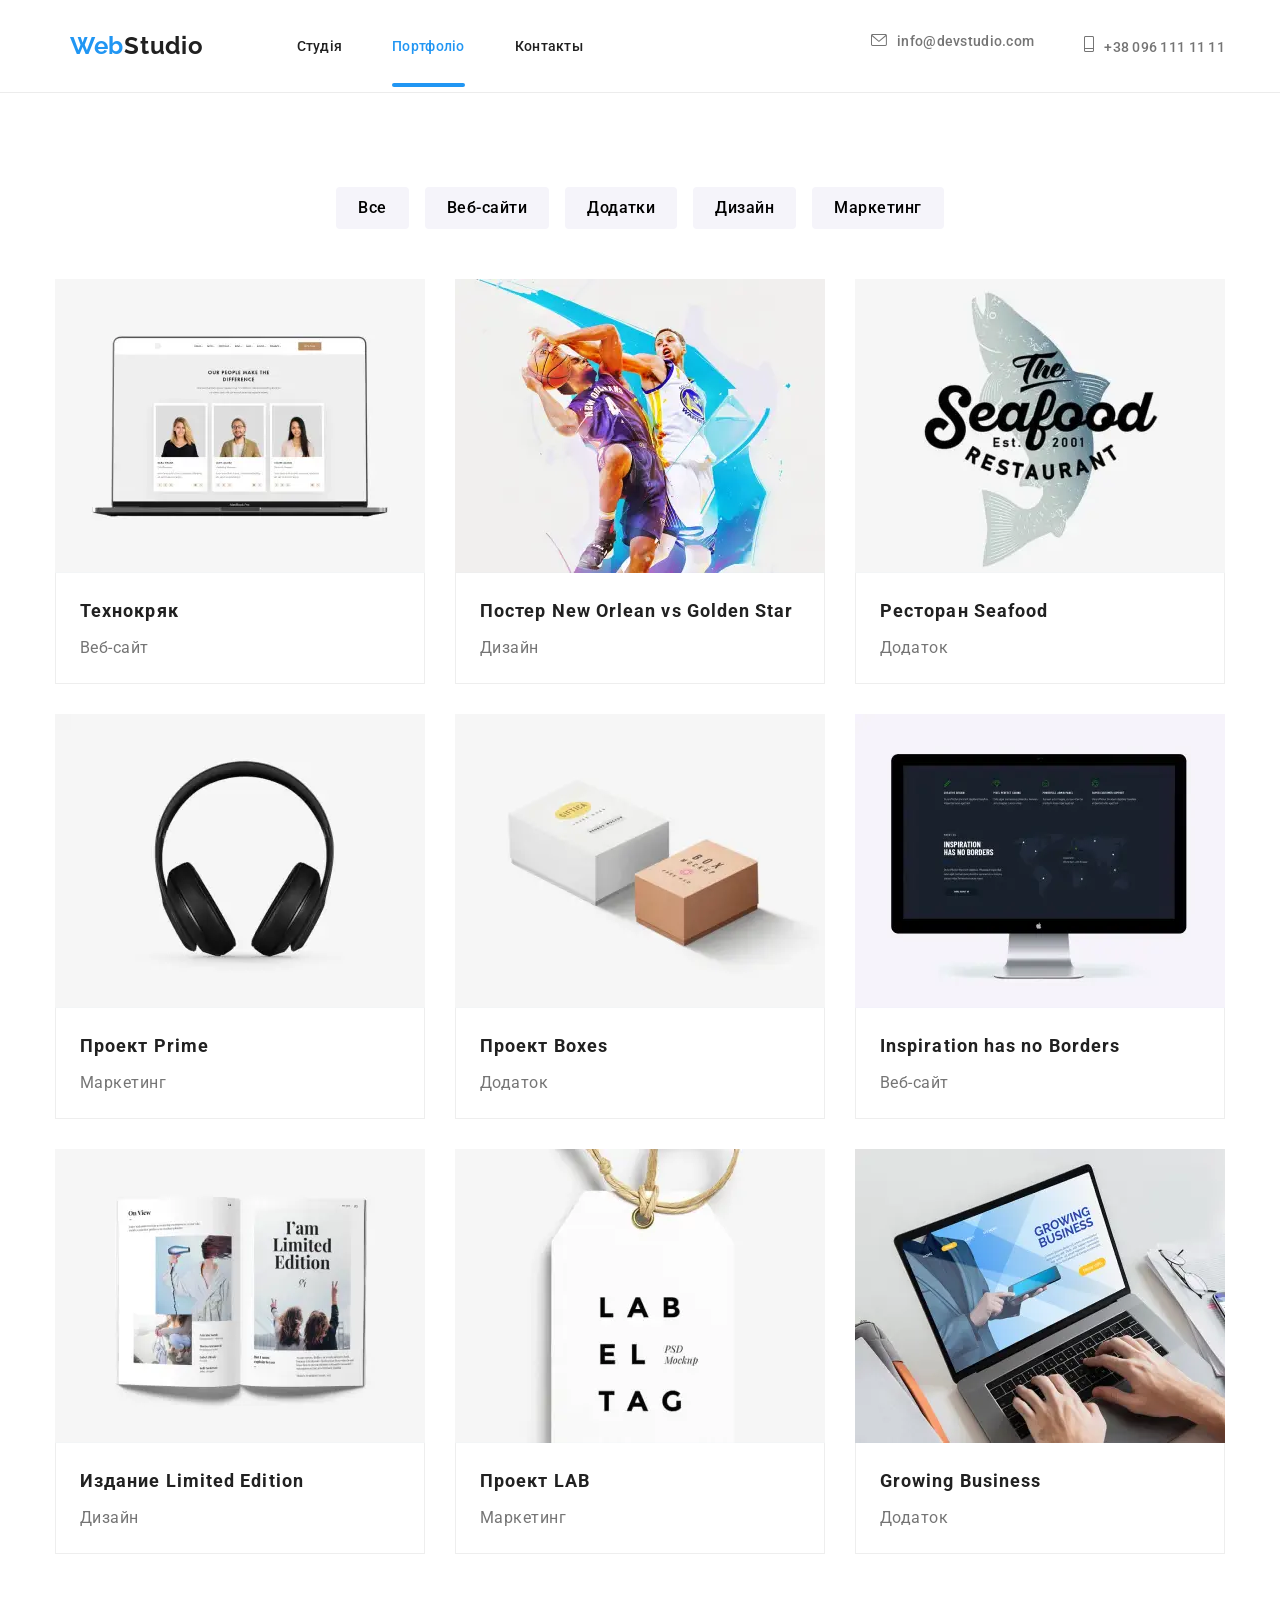
==== portfolio.html @ c9da152e "Fixed bugs" ====
<!DOCTYPE html>
<html lang="uk">

<head>
    <meta charset="UTF-8" />
    <meta http-equiv="X-UA-Compatible" content="IE=edge" />
    <meta name="viewport" content="width=device-width, initial-scale=1.0" />
    <title>Портфоліо</title>
    <link rel="stylesheet" href="https://cdn.jsdelivr.net/npm/modern-normalize@1.1.0/modern-normalize.min.css">
    <link rel="preconnect" href="https://fonts.googleapis.com" />
    <link rel="preconnect" href="https://fonts.gstatic.com" crossorigin />
    <link
        href="https://fonts.googleapis.com/css2?family=Raleway:wght@700&family=Roboto:wght@400;500;700;900&display=swap"
        rel="stylesheet" />
    <link rel="stylesheet" href="./css/main.min.css" />
</head>

<body>
    <!-- HEADER-->
    <header class="header">
        <div class="page-header container">
            <nav class="page-nav">
                <a class="logotype link" href="index.html" lang="en">Web<span class="logotype__header">Studio</span></a>
                <ul class="menu list">
                    <li class="menu__item"><a class="menu__link " href="index.html">Студія</a></li>
                    <li class="menu__item"><a class="menu__link current" href="portfolio.html">Портфоліо</a></li>
                    <li class="menu__item"><a class="menu__link" href="contact.html">Контакты</a></li>
                </ul>
            </nav>
            <ul class="list contact">
                <li class="contact__menu">
                    <a class="contact__list link" href="mailto:info@devstudio.com"><svg class="contact__icon"
                            width="16" height="12">
                            <use href="./images/sprite.svg#icon-mail"></use>
                        </svg>info@devstudio.com</a>
                </li>
                <li class="contact__menu">
                    <a class="contact__list link" href="tel:+380961111111"><svg class="contact__icon" width="10"
                            height="16">
                            <use href="./images/sprite.svg#icon-tel"></use>
                        </svg>+38 096 111 11 11</a>
                </li>
            </ul>
            <button class="btn__open" type="button" data-menu-open><svg class="open__icon" width="40" height="40">
                    <use href="./images/sprite.svg#burger-open"></use>
                </svg></button>
        </div>
        
        <div class="mobile-menu is-open" data-menu>
            <div class="container">
                <div class="mob-top">
                    <button class="btn__close" type="button" data-menu-close><svg class="close__icon" width="40"
                            height="40"></svg>
                        <use href="./images/sprite.svg#icon-close-btn"></use>
                        </svg>
                    </button>
                    <ul class="carte list">
                        <li class="carte__point"><a class="carte__reference  current" href="index.html">Студія</a></li>
                        <li class="carte__point"><a class="carte__reference" href="portfolio.html">Портфоліо</a></li>
                        <li class="carte__point"><a class="carte__reference" href="contact.html">Контакты</a></li>
                    </ul>
                </div>
        
                <div class="mob-bottom">
                    <ul class="connect list">
                        <li class="connect__menu">
                            <a class="connect__tel link" href="tel:+380961111111">+38 096 111 11 11</a>
                        </li>
                        <li class="connect__menu">
                            <a class="connect__mail link" href="mailto:info@devstudio.com">info@devstudio.com</a>
                        </li>
                    </ul>
        
                    <ul class="societal list">
                        <li class="societal__item">
                            <a class="societal__link" href="">Instagram</a>
                        </li>
                        <li class="societal__item">
                            <a class="societal__link" href="">Twitter</a>
                        </li>
                        <li class="societal__item">
                            <a class="societal__link" href="">Facebook</a>
                        </li>
                        <li class="societal__item">
                            <a class="societal__link" href="">linkedin</a>
                        </li>
                    </ul>
                </div>
        
            </div>
        </div>
    </header>
    <!--MAIN-->
    <main class="">
        <section class="section">
            <div class="container">
                <h1 class="visually-hidden"></h1>
                <ul class="buttons">
                    <li class="attachment"><button class="attachment__btn" type="button">Все</button></li>
                    <li class="attachment"><button class="attachment__btn" type="button">Веб-сайти</button></li>
                    <li class="attachment"><button class="attachment__btn" type="button">Додатки</button></li>
                    <li class="attachment"><button class="attachment__btn" type="button">Дизайн</button></li>
                    <li class="attachment"><button class="attachment__btn" type="button">Маркетинг</button></li>
                </ul>

                <ul class="portfolio">
                    <li class="portfolio__cards">
                        <a href="" class="portfolio__link list link">
                            <div class="wrapper">
                                <picture>
                                    <source srcset="./images/portfolio/texnokryak-w.webp 1x, ./images/portfolio/texnokryak-2x-w.webp 2x" media="(min-width: 1200px)" type="image/webp" />
                                    <source srcset="./images/portfolio/texnokryak.jpg 1x, ./images/portfolio/texnokryak-2x.jpg 2x" media="(min-width: 1200px)" type="image/jpeg"/>
                                    <source srcset="./images/portfolio/texnokryak-tab-w.webp 1x, ./images/portfolio/texnokryak-tab-2x-w.webp 2x" media="(min-width: 768px)" type="image/webp" />
                                    <source srcset="./images/portfolio/texnokryak-tab.jpg 1x, ./images/portfolio/texnokryak-tab-2x.jpg 2x" media="(min-width: 768px)" type="image/jpeg"/>
                                    <source srcset="./images/portfolio/texnokryak-mob-w.webp 1x, ./images/portfolio/texnokryak-mob-2x-w.webp 2x" media="(min-width: 320px)" type="image/webp" />
                                    <source srcset="./images/portfolio/texnokryak-mob.jpg 1x, ./images/portfolio/texnokryak-mob-2x.jpg 2x" media="(min-width: 320px)" type="image/jpeg"/>
                                    <img class="wrapper__img" src="./images/portfolio/texnokryak.jpg" alt="зображення веб-сайту" width="450" />
                                </picture>
                                <p class="overlay">Ресурс пропонує комплексні пропозиції з різним рівнем функціоналу та
                                    сервісів. Все це дозволить відвідувачу отримати вичерпні відомості про компанію чи
                                    приватну особу.</p>
                            </div>

                            <div class="subscription">
                                <h2 class="subscription__title list">Технокряк</h2>
                                <p class="subscription__paragraph">Веб-сайт</p>
                            </div>
                        </a>
                    </li>
                    <li class="portfolio__cards">
                        <a href="" class="portfolio__link list link">
                            <div class="wrapper">
                                <picture>
                                    <source srcset="./images/portfolio/poster-w.webp 1x, ./images/portfolio/poster-2x-w.webp 2x" media="(min-width: 1200px)" type="image/webp" />
                                    <source srcset="./images/portfolio/poster.jpg 1x, ./images/portfolio/poster-2x.jpg 2x" media="(min-width: 1200px)" type="image/jpeg"/>
                                    <source srcset="./images/portfolio/poster-tab-w.webp 1x, ./images/portfolio/poster-tab-2x-w.webp 2x" media="(min-width: 768px)" type="image/webp" />
                                    <source srcset="./images/portfolio/poster-tab.jpg 1x, ./images/portfolio/poster-tab-2x.jpg 2x" media="(min-width: 768px)" type="image/jpeg"/>
                                    <source srcset="./images/portfolio/poster-mob-w.webp 1x, ./images/portfolio/poster-mob-2x-w.webp 2x" media="(min-width: 320px)" type="image/webp" />
                                    <source srcset="./images/portfolio/poster-mob.jpg 1x, ./images/portfolio/poster-mob-2x.jpg 2x" media="(min-width: 320px)" type="image/jpeg"/>
                                    <img class="wrapper__img" src="./images/portfolio/poster.jpg" alt="зображення дві людини грають у баскетбол" width="450" />
                                </picture>
                                <p class="overlay">Ресурс пропонує комплексні пропозиції з різним рівнем функціоналу та
                                    сервісів. Все це дозволить відвідувачу отримати вичерпні відомості про компанію чи
                                    приватну особу.</p>
                            </div>

                            <div class="subscription">
                                <h2 class="subscription__title">Постер New Orlean vs Golden Star</h2>
                                <p class="subscription__paragraph">Дизайн</p>
                            </div>
                        </a>
                    </li>
                    <li class="portfolio__cards">
                        <a href="" class="portfolio__link list link">
                            <div class="wrapper">
                                <picture>
                                    <source srcset="./images/portfolio/seafood-w.webp 1x, ./images/portfolio/seafood-2x-w.webp 2x" media="(min-width: 1200px)" type="image/webp" />
                                    <source srcset="./images/portfolio/seafood.jpg 1x, ./images/portfolio/seafood-2x.jpg 2x" media="(min-width: 1200px)" type="image/jpeg"/>
                                    <source srcset="./images/portfolio/seafood-tab-w.webp 1x, ./images/portfolio/seafood-tab-2x-w.webp 2x" media="(min-width: 768px)" type="image/webp" />
                                    <source srcset="./images/portfolio/seafood-tab.jpg 1x, ./images/portfolio/seafood-tab-2x.jpg 2x" media="(min-width: 768px)" type="image/jpeg"/>
                                    <source srcset="./images/portfolio/seafood-mob-w.webp 1x, ./images/portfolio/seafood-mob-2x-w.webp 2x" media="(min-width: 320px)" type="image/webp" />
                                    <source srcset="./images/portfolio/seafood-mob.jpg 1x, ./images/portfolio/seafood-mob-2x.jpg 2x" media="(min-width: 320px)" type="image/jpeg"/>
                                    <img class="wrapper__img" src="./images/portfolio/seafood.jpg" alt="зображення логотипу ресторану" width="450" />
                                </picture>
                                <p class="overlay">Ресурс пропонує комплексні пропозиції з різним рівнем функціоналу та
                                    сервісів. Все це дозволить відвідувачу отримати вичерпні відомості про компанію чи
                                    приватну особу.</p>
                            </div>

                            <div class="subscription">
                                <h2 class="subscription__title">Ресторан Seafood</h2>
                                <p class="subscription__paragraph">Додаток</p>
                            </div>
                        </a>
                    </li>
                    <li class="portfolio__cards">
                        <a href="" class="portfolio__link list link">
                            <div class="wrapper">
                                <picture>
                                    <source srcset="./images/portfolio/prime-w.webp 1x, ./images/portfolio/prime-2x-w.webp 2x" media="(min-width: 1200px)" type="image/webp" />
                                    <source srcset="./images/portfolio/prime.jpg 1x, ./images/portfolio/prime-2x.jpg 2x" media="(min-width: 1200px)" type="image/jpeg"/>
                                    <source srcset="./images/portfolio/prime-tab-w.webp 1x, ./images/portfolio/prime-tab-2x-w.webp 2x" media="(min-width: 768px)" type="image/webp" />
                                    <source srcset="./images/portfolio/prime-tab.jpg 1x, ./images/portfolio/prime-tab-2x.jpg 2x" media="(min-width: 768px)" type="image/jpeg"/>
                                    <source srcset="./images/portfolio/prime-mob-w.webp 1x, ./images/portfolio/prime mob-2x-w.webp 2x" media="(min-width: 320px)" type="image/webp" />
                                    <source srcset="./images/portfolio/prime-mob.jpg 1x, ./images/portfolio/prime-mob-2x.jpg 2x" media="(min-width: 320px)" type="image/jpeg"/>
                                    <img class="wrapper__img" src="./images/portfolio/prime.jpg" alt="зображення навушників" width="450" />
                                </picture>
                                <p class="overlay">Ресурс пропонує комплексні пропозиції з різним рівнем функціоналу та
                                    сервісів. Все це дозволить відвідувачу отримати вичерпні відомості про компанію чи
                                    приватну особу.</p>
                            </div>

                            <div class="subscription">
                                <h2 class="subscription__title">Проект Prime</h2>
                                <p class="subscription__paragraph">Маркетинг</p>
                            </div>
                        </a>
                    </li>

                    <li class="portfolio__cards">
                        <a href="" class="portfolio__link list link">
                            <div class="wrapper">
                                <picture>
                                    <source srcset="./images/portfolio/boxes-w.webp 1x, ./images/portfolio/boxes-2x-w.webp 2x" media="(min-width: 1200px)" type="image/webp" />
                                    <source srcset="./images/portfolio/boxes.jpg 1x, ./images/portfolio/boxes-2x.jpg 2x" media="(min-width: 1200px)" type="image/jpeg"/>
                                    <source srcset="./images/portfolio/boxes-tab-w.webp 1x, ./images/portfolio/boxes-tab-2x-w.webp 2x"media="(min-width: 768px)" type="image/webp" />
                                    <source srcset="./images/portfolio/boxes-tab.jpg 1x, ./images/portfolio/boxes-tab-2x.jpg 2x" media="(min-width: 768px)" type="image/jpeg"/>
                                    <source srcset="./images/portfolio/boxes-mob-w.webp 1x, ./images/portfolio/boxes-mob-2x-w.webp 2x" media="(min-width: 320px)" type="image/webp" />
                                    <source srcset="./images/portfolio/boxes-mob.jpg 1x, ./images/portfolio/boxes-mob-2x.jpg 2x" media="(min-width: 320px)" type="image/jpeg"/>
                                    <img class="wrapper__img" src="./images/portfolio/boxes.jpg" alt="зображення двох коробок" width="450" />
                                </picture>
                                <p class="overlay">Ресурс пропонує комплексні пропозиції з різним рівнем функціоналу та
                                    сервісів. Все це дозволить відвідувачу отримати вичерпні відомості про компанію чи
                                    приватну особу.</p>
                            </div>
                    
                            <div class="subscription">
                                <h2 class="subscription__title">Проект Boxes</h2>
                                <p class="subscription__paragraph">Додаток</p>
                            </div>
                        </a>
                    </li>

                    <li class="portfolio__cards">
                        <a href="" class="portfolio__link list link">
                            <div class="wrapper">
                                <picture>
                                    <source srcset="./images/portfolio/no-borders-w.webp 1x, ./images/portfolio/no-borders-2x-w.webp 2x" media="(min-width: 1200px)" type="image/webp" />
                                    <source srcset="./images/portfolio/no-borders.jpg 1x, ./images/portfolio/no-border-2x.jpg 2x" media="(min-width: 1200px)" type="image/jpeg"/>
                                    <source srcset="./images/portfolio/no-borders-tab-w.webp 1x, ./images/portfolio/no-borders-tab-2x-w.webp 2x" media="(min-width: 768px)" type="image/webp" />
                                    <source srcset="./images/portfolio/no-borders-tab.jpg 1x, ./images/portfolio/no-border-tab-2x.jpg 2x" media="(min-width: 768px)" type="image/jpeg"/>
                                    <source srcset="./images/portfolio/no-borders-mob-w.webp 1x, ./images/portfolio/no-borders-mob-2x-w.webp 2x" media="(min-width: 320px)" type="image/webp" />
                                    <source srcset="./images/portfolio/no-borders-mob.jpg 1x, ./images/portfolio/no-border-mob-2x.jpg 2x" media="(min-width: 320px)" type="image/jpeg"/>
                                    <img class="wrapper__img" src="./images/portfolio/no-borders.jpg" alt="зображення веб-сайту на моніторі" width="450" />
                                </picture>
                                <p class="overlay">Ресурс пропонує комплексні пропозиції з різним рівнем функціоналу та
                                    сервісів. Все це дозволить відвідувачу отримати вичерпні відомості про компанію чи
                                    приватну особу.</p>
                            </div>

                            <div class="subscription">
                                <h2 class="subscription__title" lang="en">Inspiration has no Borders</h2>
                                <p class="subscription__paragraph">Веб-сайт</p>
                            </div>
                        </a>
                    </li>

                    <li class="portfolio__cards">
                        <a href="" class="portfolio__link list link">
                            <div class="wrapper">
                                <picture>
                                    <source srcset="./images/portfolio/limited-edition-w.webp 1x, ./images/portfolio/limited-edition-2x-w.webp 2x" media="(min-width: 1200px)" type="image/webp" />
                                    <source srcset="./images/portfolio/limited-edition.jpg 1x, ./images/portfolio/limited-edition-2x.jpg 2x" media="(min-width: 1200px)" type="image/jpeg"/>
                                    <source srcset="./images/portfolio/limited-edition-tab-w.webp 1x, ./images/portfolio/limited-edition-tab-2x-w.webp 2x" media="(min-width: 768px)" type="image/webp" />
                                    <source srcset="./images/portfolio/limited-edition-tab.jpg 1x, ./images/portfolio/limited-edition-tab-2x.jpg 2x" media="(min-width: 768px)" type="image/jpeg"/>
                                    <source srcset="./images/portfolio/limited-edition-w.webp 1x, ./images/portfolio/limited-edition-2x-w.webp 2x" media="(min-width: 320px)" type="image/webp" />
                                    <source srcset="./images/portfolio/limited-edition-mob.jpg 1x, ./images/portfolio/limited-edition-mob-2x.jpg 2x" media="(min-width: 320px)" type="image/jpeg"/>
                                    <img class="wrapper__img" src="./images/portfolio/limited-edition.jpg" alt="изображение журнала" width="450" />
                                </picture>
                                <p class="overlay">Ресурс пропонує комплексні пропозиції з різним рівнем функціоналу та
                                    сервісів. Все це дозволить відвідувачу отримати вичерпні відомості про компанію чи
                                    приватну особу.</p>
                            </div>

                            <div class="subscription">
                                <h2 class="subscription__title">Издание Limited Edition</h2>
                                <p class="subscription__paragraph">Дизайн</p>
                            </div>
                        </a>
                    </li>
                    <li class="portfolio__cards">
                        <a href="" class="portfolio__link list link">
                            <div class="wrapper">
                                <picture>
                                    <source srcset="./images/portfolio/lab-w.webp 1x, ./images/portfolio/lab-2x-w.webp 2x" media="(min-width: 1200px)" type="image/webp" />
                                    <source srcset="./images/portfolio/lab.jpg 1x, ./images/portfolio/lab-2x.jpg 2x" media="(min-width: 1200px)" type="image/jpeg"/>
                                    <source srcset="./images/portfolio/lab-tab-w.webp 1x, ./images/portfolio/lab-tab-2x-w.webp 2x" media="(min-width: 768px)" type="image/webp" />
                                    <source srcset="./images/portfolio/lab-tab.jpg 1x, ./images/portfolio/lab-tab-2x.jpg 2x" media="(min-width: 768px)" type="image/jpeg"/>
                                    <source srcset="./images/portfolio/lab-mob-w.webp 1x, ./images/portfolio/lab-mob-2x-w.webp 2x" media="(min-width: 320px)" type="image/webp" />
                                    <source srcset="./images/portfolio/lab-mob.jpg 1x, ./images/portfolio/lab-mob-2x.jpg 2x" media="(min-width: 320px)" type="image/jpeg"/>
                                    <img class="wrapper__img" src="./images/portfolio/lab.jpg" alt="зображення журналу" width="450" />
                                </picture>
                                <p class="overlay">Ресурс пропонує комплексні пропозиції з різним рівнем функціоналу та
                                    сервісів. Все це дозволить відвідувачу отримати вичерпні відомості про компанію чи
                                    приватну особу.</p>
                            </div>

                            <div class="subscription">
                                <h2 class="subscription__title">Проект LAB</h2>
                                <p class="subscription__paragraph">Маркетинг</p>
                            </div>
                        </a>
                    </li>
                    <li class="portfolio__cards">
                        <a href="" class="portfolio__link list link">
                            <div class="wrapper">
                                <picture>
                                    <source srcset="./images/portfolio/growing-business-w.webp 1x, ./images/portfolio/growing-business-2x-w.webp 2x" media="(min-width: 1200px)" type="image/webp" />
                                    <source srcset="./images/portfolio/growing-business.jpg 1x, ./images/portfolio/growing-business-2x.jpg 2x" media="(min-width: 1200px)" type="image/jpeg"/>
                                    <source srcset="./images/portfolio/growing-business-tab-w.webp 1x, ./images/portfolio/growing-business-tab-2x-w.webp 2x" media="(min-width: 768px)" type="image/webp" />
                                    <source srcset="./images/portfolio/growing-business-tab.jpg 1x, ./images/portfolio/growing-business-tab-2x.jpg 2x" media="(min-width: 768px)" type="image/jpeg"/>
                                    <source srcset="./images/portfolio/growing-business-mob-w.webp 1x, ./images/portfolio/growing-business-mob-2x-w.webp 2x" media="(min-width: 320px)" type="image/webp" />
                                    <source srcset="./images/portfolio/portfolio-mob.jpg 1x, ./images/portfolio/growing-business-mob-2x.jpg 2x" media="(min-width: 320px)" type="image/jpeg"/>
                                    <img class="wrapper__img" src="./images/portfolio/growing-business.jpg" alt="зображення людина друкує на ноутбуці"
                                        width="450" />
                                </picture>
                                <p class="overlay">Ресурс пропонує комплексні пропозиції з різним рівнем функціоналу та
                                    сервісів. Все це дозволить відвідувачу отримати вичерпні відомості про компанію чи
                                    приватну особу.</p>
                            </div>

                            <div class="subscription">
                                <h2 class="subscription__title" lang="en">Growing Business</h2>
                                <p class="subscription__paragraph">Додаток</p>
                            </div>
                        </a>
                    </li>
                </ul>
            </div>
        </section>
    </main>
    <!--FOOTER-->
    <!-- <footer class="footer">
        <div class="footer__container container">
            <div class="footer__list">
                <a class="logo link" href="index.html" lang="en">Web<span class="logo__footer">Studio</span></a>
                <address>
                    <ul class="list">
                        <li class="footer__link"><a class="footer__address list link"
                                href="https://goo.gl/maps/ARjSeqXz5D1srHnS8" target="_blank" rel="noopener noreferrer">м.
                                Київ, пр-т Лесі Українки, 26</a></li>
                        <li class="footer__link"><a class="footer__contact list link"
                                href="mailto:info@devstudio.com">info@devstudio.com</a></li>
                        <li class="footer__link"><a class="footer__contact list link" href="tel:+380961111111">+38
                                096 111 11
                                11</a>
                        </li>
                    </ul>
                </address>
            </div>
    
            <div class="social">
                <p class="social__paragraph">ПРИЄДНУЙТЕСЬ</p>
                <ul class="social__list list">
                    <li class="social__item">
                        <a class="social__link" href="">
                            <svg width="20" height="20" class="social__icon">
                                <use href="./images/sprite.svg#icon-instagram"></use>
                            </svg>
                        </a>
                    </li>
                    <li class="social__item">
                        <a class="social__link" href="">
                            <svg width="20" height="20" class="social__icon">
                                <use href="./images/sprite.svg#icon-twitter"></use>
                            </svg>
                        </a>
                    </li>
                    <li class="social__item">
                        <a class="social__link" href="">
                            <svg width="20" height="20" class="social__icon">
                                <use href="./images/sprite.svg#icon-facebook"></use>
                            </svg>
                        </a>
                    </li>
                    <li class="social__item">
                        <a class="social__link" href="">
                            <svg width="20" height="20" class="social__icon">
                                <use href="./images/sprite.svg#icon-linkedin"></use>
                            </svg>
                        </a>
                    </li>
                </ul>
            </div>

            <div class="newsletter">
                <form class="newsletter__form">
                    <p class="newsletter__paragraph">Підпишіться на розсилку</p>
                    <input type="email" name="user_newsletter_email" class="newsletter__input" placeholder="E-mail">
                    <button type="submit" class="pressbutton">Підписатися<svg width="24" height="24" class="pressbutton__icon">
                        <use href="./images/sprite.svg#icon-send"></use>
                    </svg></button>
                </form>
            </div>
        </div>
    </footer> -->

    <script src="./js/mobile-menu.js"></script>

</body>

</html>
---- css/main.min.css ----
:root{--accent-font: "Roboto", sans-serif;--second-font: "Raleway", sans-serif;--bg-gradient: linear-gradient(rgba(47, 48, 58, 0.4), rgba(47, 48, 58, 0.4));--accent-text-color: #212121;--second-text-color: #757575;--third-text-color: #FFFFFF;--fourth-text-color: #2196F3;--fifth-text-color: rgba(255, 255, 255, 0.6);--accent-background: #FFFFFF;--second-background: #2F303A;--third-background: #2196F3;--fourth-background: #000000;--fifth-background: #F5F4FA;--sixth-background: #188CE8;--seventh-background: rgba(0, 0, 0, 0.2);--eighth-background: rgba(255, 255, 255, 0.1);--ninth-background: #C4C4C4(47, 48, 58, 0.4);--tenth-background: rgba(33, 150, 243, 0.9);--eleventh-background: rgba(47, 48, 58, 0.8);--accent-color: #EEEEEE;--second-color: #FFFFFF;--third-color: #2196F3;--fourth-color: #000000;--fifth-color: #AFB1B8;--accent-border-color: #212121;--second-border-color: #2196F3;--third-border-color: rgba(0, 0, 0, 0.1);--fourth-border-color: rgba(33, 33, 33, 0.2);--fifth-border-color: rgba(255, 255, 255, 0.3);--sixth-border-color: #EEEEEE;--seven-border-color: #AFB1B8;--accent-fill: #2196F3;--second-fill: #AFB1B8;--third-fill: #FFFFFF;--fourth-fill: #212121;--accent-placeholder: rgba(117, 117, 117, 0.5);--second-placeholder: rgba(255, 255, 255, 0.6);--transition-duration-and-func: 250ms cubic-bezier(0.4, 0, 0.2, 1)}.visually-hidden{position:absolute;white-space:nowrap;width:1px;height:1px;overflow:hidden;border:0;padding:0;clip:rect(0 0 0 0);-webkit-clip-path:inset(50%);clip-path:inset(50%);margin:-1px}.buttons,.social__link,.clients-list-link,.social-list-link,.about-list-container,.modal-btn,.modal-close-btn{display:-webkit-box;display:-ms-flexbox;display:flex;-webkit-box-pack:center;-ms-flex-pack:center;justify-content:center;-webkit-box-align:center;-ms-flex-align:center;align-items:center}h1,h2,h3,p{margin-top:0;margin-bottom:0}ul,ol{margin:0;padding:0;list-style:none}img{display:block;max-width:100%;height:auto}button{cursor:pointer}.list{list-style:none}.link{text-decoration:none}body{font-family:var(--accent-font),sans-serif;color:var(--accent-text-color)}.no-scroll{overflow:hidden}.section{padding-top:60px;padding-bottom:60px}@media screen and (min-width: 1200px){.section{padding-top:94px;padding-bottom:94px}}.container{margin-left:auto;margin-right:auto;padding-left:15px;padding-right:15px}@media screen and (min-width: 480px){.container{width:450px;margin-left:auto;margin-right:auto}}@media screen and (min-width: 768px){.container{width:738px}}@media screen and (min-width: 1200px){.container{width:1200px}}@media screen and (max-width: 767px){.mobile-menu{position:fixed;top:0;left:0;background-color:var(--accent-background);width:100vw;height:100vh;z-index:1000;padding-top:48px;padding-bottom:48px;padding-left:40px;cursor:pointer;opacity:0;visibility:hidden;pointer-events:none;-webkit-transition:opacity var(--transition-duration-and-func),visibility var(--transition-duration-and-func);transition:opacity var(--transition-duration-and-func),visibility var(--transition-duration-and-func)}.mobile-menu.is-open{opacity:1;visibility:visible;pointer-events:auto;width:100%;height:100%}.mobile-menu__container{position:relative;width:100%;height:100%;display:-webkit-box;display:-ms-flexbox;display:flex;-webkit-box-orient:vertical;-webkit-box-direction:normal;-ms-flex-direction:column;flex-direction:column;-webkit-box-pack:justify;-ms-flex-pack:justify;justify-content:space-between;overflow:auto}.mob-top{position:relative;margin-bottom:50px}.btn__close{height:40px;width:40px;display:-webkit-box;display:-ms-flexbox;display:flex;-webkit-box-align:center;-ms-flex-align:center;align-items:center;-webkit-box-pack:center;-ms-flex-pack:center;justify-content:center;line-height:0;position:absolute;top:10px;right:15px;background-color:var(--accent-background);border:none;border-radius:50%;outline:none;text-transform:none;fill:var(--fourth-fill);-webkit-transition:fill var(--transition-duration-and-func);transition:fill var(--transition-duration-and-func)}.btn__close:hover,.btn__close:focus{fill:var(--accent-fill)}.carte{margin-bottom:64px}.carte__point:not(:last-child){margin-bottom:24px}.carte__reference{font-weight:500;font-size:40px;line-height:1.175;letter-spacing:.02em;text-decoration:none;color:var(--accent-text-color)}.connect{margin-bottom:64px}.connect__tel{font-weight:500;font-size:34px;line-height:1.1764705882;letter-spacing:.02em;color:var(--fourth-text-color);margin-bottom:32px}.connect__mail{font-weight:500;font-size:24px;line-height:1.1666666667;letter-spacing:.02em;color:var(--second-text-color)}.societal{display:-webkit-box;display:-ms-flexbox;display:flex}.societal__item{margin-left:20px}.societal__link{font-weight:500;font-size:18px;line-height:1.2222222222;letter-spacing:.02em;color:var(--fourth-text-color);text-decoration:none}.societal__link:not(:last-child)::before{content:" ";border-left:1px solid rgba(33,33,33,.2);background-color:rgba(33,33,33,.2);height:1px;width:22px;-webkit-transform:rotate(90deg);transform:rotate(90deg);margin-right:10px}}@media(min-width: 768px){.mobile-menu{display:none}}.backdrop{position:fixed;z-index:100;top:0;left:0;width:100%;height:100%;background-color:var(--seventh-background);-webkit-transition:opacity var(--transition-duration-and-func),visibility var(--transition-duration-and-func);transition:opacity var(--transition-duration-and-func),visibility var(--transition-duration-and-func)}.backdrop.is-hidden{opacity:0;visibility:hidden;pointer-events:none}.modal{position:absolute;top:50%;left:50%;-webkit-transform:translate(-50%, -50%);transform:translate(-50%, -50%);width:528px;background-color:var(--accent-background);padding:40px;border-radius:4px}.modal-close-btn{position:absolute;top:10px;right:10px;width:30px;height:30px;border-radius:50%;background-color:var(--accent-background);border:1px solid var(--third-border-color);padding:0;-webkit-transition:fill var(--transition-duration-and-func);transition:fill var(--transition-duration-and-func)}.modal-close-btn-icon{-webkit-transition:fill var(--transition-duration-and-func);transition:fill var(--transition-duration-and-func)}.modal-close-btn:hover .modal-close-btn-icon,.modal-close-btn:focus .modal-close-btn-icon{fill:var(--accent-fill)}.modal-form{display:-webkit-box;display:-ms-flexbox;display:flex;-webkit-box-orient:vertical;-webkit-box-direction:normal;-ms-flex-direction:column;flex-direction:column}.modal-paragraph{font-weight:700;font-size:20px;line-height:1.15;text-align:center;letter-spacing:.03em;color:var(--accent-text-color);margin-bottom:12px}.modal-form-field{margin-bottom:12px}.modal-form-imput-desc{display:block;font-weight:400;font-size:12px;line-height:1.1666666667;letter-spacing:.01em;color:var(--second-text-color);margin-bottom:4px}.modal-form-imput-wrapper{position:relative}.modal-form-input{width:100%;height:40px;border:1px solid var(--fourth-border-color);border-radius:4px;padding-left:42px;font-weight:400;font-size:12px;line-height:1.1666666667;letter-spacing:.01em;color:var(--accent-text-color);-webkit-transition:border-color var(--transition-duration-and-func);transition:border-color var(--transition-duration-and-func)}.modal-form-input:focus{outline:none;border-color:var(--second-border-color)}.modal-form-imput-icon{position:absolute;top:50%;left:12px;-webkit-transform:translateY(-50%);transform:translateY(-50%);display:block;width:18px;height:18px;-webkit-transition:fill var(--transition-duration-and-func);transition:fill var(--transition-duration-and-func)}.modal-form-input:focus+.modal-form-imput-icon{fill:var(--accent-fill)}.modal-form-message{font-weight:400;font-size:12px;line-height:1.1666666667;letter-spacing:.01em;color:var(--accent-text-color);resize:none;width:100%;height:120px;border:1px solid var(--fourth-border-color);border-radius:4px;padding:12px 16px;margin-bottom:8px;-webkit-transition:border-color var(--transition-duration-and-func);transition:border-color var(--transition-duration-and-func)}.modal-form-message:focus{outline:none;border-color:var(--second-border-color)}.modal-form-message::-webkit-input-placeholder{font-weight:400;font-size:12px;line-height:1.1666666667;letter-spacing:.01em;color:var(--accent-placeholder)}.modal-form-message::-moz-placeholder{font-weight:400;font-size:12px;line-height:1.1666666667;letter-spacing:.01em;color:var(--accent-placeholder)}.modal-form-message:-ms-input-placeholder{font-weight:400;font-size:12px;line-height:1.1666666667;letter-spacing:.01em;color:var(--accent-placeholder)}.modal-form-message::-ms-input-placeholder{font-weight:400;font-size:12px;line-height:1.1666666667;letter-spacing:.01em;color:var(--accent-placeholder)}.modal-form-message::placeholder{font-weight:400;font-size:12px;line-height:1.1666666667;letter-spacing:.01em;color:var(--accent-placeholder)}.modal-form-check-desc{display:-webkit-box;display:-ms-flexbox;display:flex;-webkit-box-align:center;-ms-flex-align:center;align-items:center;font-weight:400;font-size:12px;line-height:2;letter-spacing:.03em;color:var(--second-text-color);margin-left:12px;margin-bottom:30px}.modal-form-check-desc::before{content:" ";display:block;width:18px;height:18px;border:1px solid var(--accent-border-color);border-radius:4px;cursor:pointer;margin-right:9px}.modal-form-check:checked+.modal-form-check-desc::before{border-color:var(--third-color);background-color:var(--third-background);background-image:url("../images/icon_check.svg");background-repeat:no-repeat;background-position:center}.modal-check-link{font-weight:400;font-size:12px;line-height:2;letter-spacing:.03em;-webkit-text-decoration-line:underline;text-decoration-line:underline;color:var(--fourth-text-color)}.modal-form-submit{width:200px;height:50px;font-weight:700;font-size:16px;line-height:1.875;padding:12px 52px;display:-webkit-box;display:-ms-flexbox;display:flex;-webkit-box-align:center;-ms-flex-align:center;align-items:center;text-align:center;letter-spacing:.06em;color:var(--third-text-color);background-color:var(--third-background);-webkit-box-shadow:0px 4px 4px rgba(0,0,0,.15);box-shadow:0px 4px 4px rgba(0,0,0,.15);border-radius:4px;border:none;-webkit-transition:background-color var(--transition-duration-and-func);transition:background-color var(--transition-duration-and-func);margin-left:auto;margin-right:auto}.modal-form-submit:hover,.modal-form-submit:focus{background-color:var(--sixth-background)}@media screen and (max-width: 767px){.menu{display:none}.contact{display:none}.btn__open{display:block;border:none;margin-left:auto;min-height:40px;min-width:40px;line-height:0;cursor:pointer;background-color:var(--accent-background);position:absolute;top:10px;right:10px}}.page-header{display:-webkit-box;display:-ms-flexbox;display:flex;-webkit-box-align:center;-ms-flex-align:center;align-items:center;-webkit-box-pack:justify;-ms-flex-pack:justify;justify-content:space-between}.page-nav{position:relative}.logotype{font-family:var(--second-font);font-weight:700;font-size:24px;line-height:1.1666666667;letter-spacing:.03em;color:var(--fourth-text-color);margin-left:15px;margin-right:auto;padding-top:16px;padding-bottom:16px}.logotype__header{color:var(--accent-text-color)}.menu__link{position:relative;display:block;font-weight:500;font-size:14px;line-height:1.1428571429;letter-spacing:.02em;color:var(--accent-text-color);list-style:none;text-decoration:none;display:block;-webkit-transition:color var(--transition-duration-and-func);transition:color var(--transition-duration-and-func)}.menu__link:hover,.menu__link:focus{color:var(--fourth-text-color)}.menu__link.current{color:var(--fourth-text-color)}@media screen and (min-width: 768px){.btn__open{display:none}.mobile-menu{display:none}.header{border-bottom:1px solid #ececec}.page-header{display:-webkit-box;display:-ms-flexbox;display:flex;-webkit-box-align:center;-ms-flex-align:center;align-items:center}.page-nav{display:-webkit-box;display:-ms-flexbox;display:flex;-webkit-box-align:center;-ms-flex-align:center;align-items:center}.logotype{margin-right:80px;padding-top:26px;padding-bottom:26px}.menu{display:-webkit-box;display:-ms-flexbox;display:flex;-webkit-box-align:center;-ms-flex-align:center;align-items:center;-webkit-box-pack:center;-ms-flex-pack:center;justify-content:center}.menu__item:not(:last-child){margin-right:50px}.menu__link{padding-top:32px;padding-bottom:32px}.current{display:block;color:var(--third-color)}.current::after{content:"";position:absolute;display:block;width:100%;height:4px;background-color:var(--third-background);border-radius:2px;left:0;bottom:-1px}.contact{display:-webkit-box;display:-ms-flexbox;display:flex;-webkit-box-orient:vertical;-webkit-box-direction:normal;-ms-flex-direction:column;flex-direction:column;-ms-flex-line-pack:start;align-content:flex-start;margin-left:40px;padding-top:20px;padding-bottom:20px}.contact__menu:not(:last-child){margin-bottom:10px}.contact__list{font-style:normal;font-weight:500;font-size:12px;line-height:1.1666666667;letter-spacing:.02em;color:var(--second-text-color);-webkit-transition:color var(--transition-duration-and-func);transition:color var(--transition-duration-and-func)}.contact__list:hover,.contact__list:focus{color:var(--fourth-text-color)}.contact__icon{fill:currentColor;margin-right:8px}}@media screen and (min-width: 1200px){.logotype{margin-right:93px;padding-top:24px;padding-bottom:25px}.contact{display:-webkit-box;display:-ms-flexbox;display:flex;-webkit-box-orient:horizontal;-webkit-box-direction:normal;-ms-flex-direction:row;flex-direction:row;-webkit-box-pack:center;-ms-flex-pack:center;justify-content:center;-webkit-box-align:center;-ms-flex-align:center;align-items:center;margin-left:auto;padding-top:32px;padding-bottom:32px}.contact__menu:not(:last-child){margin-right:50px}.contact__list{font-weight:500;font-size:14px;line-height:1.1428571429;padding-top:32px;padding-bottom:32px}.contact__icon{margin-right:10px}}.hero{padding:200px 0;text-align:center;width:100%}.background{background-color:var(--ninth-background);background-size:cover;background-position:border-box}@media screen and (max-width: 767px){.background{background-image:var(--bg-gradient),url("../images/bg-mob.jpg")}}@media screen and (max-width: 767px)and (min-device-pixel-ratio: 2),screen and (max-width: 767px)and (-webkit-min-device-pixel-ratio: 2),screen and (max-width: 767px)and (min-resolution: 192dpi),screen and (max-width: 767px)and (min-resolution: 2dppx){.background{background-image:var(--bg-gradient),url("../images/bg-mob-2x.jpg")}}@media screen and (min-width: 768px){.background{background-image:var(--bg-gradient),url("../images/bg-tab.jpg")}}@media screen and (min-width: 768px)and (min-device-pixel-ratio: 2),screen and (min-width: 768px)and (-webkit-min-device-pixel-ratio: 2),screen and (min-width: 768px)and (min-resolution: 192dpi),screen and (min-width: 768px)and (min-resolution: 2dppx){.background{background-image:var(--bg-gradient),url("../images/bg-tab-2x.jpg")}}@media screen and (min-width: 1200px){.background{background-image:var(--bg-gradient),url("../images/bg.jpg")}}@media screen and (min-width: 1200px)and (min-device-pixel-ratio: 2),screen and (min-width: 1200px)and (-webkit-min-device-pixel-ratio: 2),screen and (min-width: 1200px)and (min-resolution: 192dpi),screen and (min-width: 1200px)and (min-resolution: 2dppx){.background{background-image:var(--bg-gradient),url("../images/bg-2x.jpg")}}.hero-title{font-weight:900;font-size:26px;line-height:1.6153846154;letter-spacing:.06em;text-transform:uppercase;text-align:center;color:var(--third-text-color);margin-bottom:30px}@media screen and (min-width: 1200px){.hero-title{font-weight:900;font-size:44px;line-height:1.3636363636;text-align:center}}.modal-btn-container{padding-top:30px;padding-bottom:200px;padding-left:auto;padding-right:auto}.modal-btn{margin-left:auto;margin-right:auto;padding-top:10px;padding-bottom:10px;padding-left:32px;padding-right:32px;font-weight:700;font-size:16px;line-height:1.875;letter-spacing:.06em;color:var(--third-text-color);background-color:var(--third-background);border:none;border-radius:4px;-webkit-box-shadow:0px 4px 4px rgba(0,0,0,.15);box-shadow:0px 4px 4px rgba(0,0,0,.15);-webkit-transition:background-color var(--transition-duration-and-func);transition:background-color var(--transition-duration-and-func)}.modal-btn:hover,.modal-btn:focus{background-color:var(--sixth-background)}.about-title{display:none}.about-list{display:-webkit-box;display:-ms-flexbox;display:flex;-ms-flex-wrap:wrap;flex-wrap:wrap;gap:30px}@media screen and (min-width: 1200px){.about-list{-webkit-box-pack:center;-ms-flex-pack:center;justify-content:center;-ms-flex-wrap:nowrap;flex-wrap:nowrap}}@media screen and (min-width: 768px){.about-list-item{width:calc((100% - 30px)/2)}}@media screen and (min-width: 1200px){.about-list-item{width:calc((100% - 90px)/4)}}.about-list-container{width:450px;height:120px;background-color:var(--fifth-background);border-radius:4px;margin-bottom:30px}@media screen and (min-width: 768px){.about-list-container{width:354px}}@media screen and (min-width: 1200px){.about-list-container{width:270px}}.about-title-item{font-weight:700;font-size:14px;line-height:1.1428571429;letter-spacing:.03em;text-align:center;text-transform:uppercase;color:var(--accent-text-color);margin-bottom:10px}@media screen and (min-width: 768px){.about-title-item{text-align:left}}.about-paragraph{font-weight:400;font-size:14px;line-height:1.7142857143;letter-spacing:.03em;color:var(--second-text-color)}.work-section{padding-top:0}@media screen and (max-width: 768px){.work-section{position:absolute;white-space:nowrap;width:1px;height:1px;overflow:hidden;border:0;padding:0;clip:rect(0 0 0 0);-webkit-clip-path:inset(50%);clip-path:inset(50%);margin:-1px}}.work-container{padding-top:118px;padding-bottom:94px;padding-left:auto;padding-right:auto}.all-titles{font-weight:700;font-size:28px;line-height:1.1428571429;text-align:center;letter-spacing:.03em;color:var(--accent-text-color);margin-bottom:30px}@media screen and (min-width: 1200px){.all-titles{font-weight:700;font-size:36px;line-height:1.1666666667;margin-bottom:50px}}.work-img-container{display:-webkit-box;display:-ms-flexbox;display:flex;-webkit-box-align:center;-ms-flex-align:center;align-items:center;-webkit-box-pack:center;-ms-flex-pack:center;justify-content:center;gap:30px}.work-list{display:block}.work-list-wrapper{position:relative}.work-overlay{position:absolute;bottom:0;left:0;overflow:auto;font-weight:700;font-size:14px;line-height:1.1428571429;text-align:center;letter-spacing:.03em;text-transform:uppercase;color:var(--third-text-color);background-color:var(--eleventh-background);width:100%;height:70px;padding-top:27px;padding-bottom:27px;padding-left:auto;padding-right:auto}.team-section{background-color:var(--fifth-background)}.menu-team{display:-webkit-box;display:-ms-flexbox;display:flex;-ms-flex-wrap:wrap;flex-wrap:wrap;gap:30px}.team-cards{background-color:var(--accent-background);-webkit-box-shadow:0px 1px 1px rgba(0,0,0,.12),0px 4px 4px rgba(0,0,0,.06),1px 4px 6px rgba(0,0,0,.16);box-shadow:0px 1px 1px rgba(0,0,0,.12),0px 4px 4px rgba(0,0,0,.06),1px 4px 6px rgba(0,0,0,.16);width:100%}@media screen and (min-width: 768px){.team-cards{width:calc((100% - 30px)/2)}}@media screen and (min-width: 1200px){.team-cards{width:calc((100% - 90px)/4)}}.team-img{display:block;width:100%;height:auto}.team-subscription{padding-top:30px;padding-bottom:24px}@media screen and (min-width: 1200px){.team-subscription{padding-top:30px;padding-bottom:30px}}.team-title{font-weight:500;font-size:16px;line-height:1.125;text-align:center;letter-spacing:.03em;color:var(--accent-text-color);margin-bottom:10px}@media screen and (min-width: 1200px){.team-title{font-weight:500;font-size:16px;line-height:1.1875}}.team-paragraph{font-weight:400;font-size:16px;line-height:1.125;text-align:center;letter-spacing:.03em;color:var(--second-text-color);margin-bottom:16px}@media screen and (min-width: 1200px){.team-paragraph{font-weight:400;font-size:16px;line-height:1.1875}}.social-list{display:-webkit-box;display:-ms-flexbox;display:flex;-webkit-box-pack:center;-ms-flex-pack:center;justify-content:center;gap:10px}.social-list-link{width:44px;height:44px;border-radius:50%;color:var(--fifth-color);background-color:var(--accent-background);border:none;-webkit-transition:background-color var(--transition-duration-and-func),fill var(--transition-duration-and-func);transition:background-color var(--transition-duration-and-func),fill var(--transition-duration-and-func)}.social-list-link:hover,.social-list-link:focus{background-color:var(--third-background)}.social-list-icon{fill:var(--second-fill)}.social-list-link:hover .social-list-icon,.social-list-link:focus .social-list-icon{fill:var(--third-fill)}.clients-list{display:-webkit-box;display:-ms-flexbox;display:flex;-ms-flex-wrap:wrap;flex-wrap:wrap;gap:30px}.clients-list-item{width:calc((100% - 30px)/2)}@media screen and (min-width: 768px){.clients-list-item{width:calc((100% - 60px)/3)}}@media screen and (min-width: 1200px){.clients-list-item{width:calc((100% - 150px)/6)}}.clients-list-link{width:210px;height:92px;border:1px solid var(--seven-border-color);border-radius:4px;-webkit-transition:fill var(--transition-duration-and-func),border var(--transition-duration-and-func);transition:fill var(--transition-duration-and-func),border var(--transition-duration-and-func)}.clients-list-link:hover,.clients-list-link:focus{border:1px solid var(--second-border-color);border-radius:4px}@media screen and (min-width: 768px){.clients-list-link{width:226px}}@media screen and (min-width: 1200px){.clients-list-link{width:170px}}.clients-list-icon{fill:var(--second-fill)}.clients-list-link:hover .clients-list-icon,.clients-list-link:focus .clients-list-icon{fill:var(--accent-fill)}.footer{padding:60px 0;background-color:var(--second-background);width:100%}.footer__container{display:-webkit-box;display:-ms-flexbox;display:flex;-webkit-box-align:baseline;-ms-flex-align:baseline;align-items:baseline}@media screen and (max-width: 480px){.footer__container{display:block;text-align:center;margin-left:auto;margin-right:auto}}@media screen and (min-width: 768px){.footer__container{display:-webkit-box;display:-ms-flexbox;display:flex;-ms-flex-wrap:wrap;flex-wrap:wrap;-ms-flex-pack:distribute;justify-content:space-around}}@media screen and (min-width: 1200px){.footer__container{display:-webkit-box;display:-ms-flexbox;display:flex;-webkit-box-align:baseline;-ms-flex-align:baseline;align-items:baseline}}.footer__list{display:block}@media screen and (min-width: 1200px){.footer__list{margin-right:70px}}.logo{font-family:var(--second-font);font-weight:700;font-size:24px;line-height:1.1666666667;letter-spacing:.03em;color:var(--fourth-text-color);display:block;margin-bottom:20px}@media screen and (min-width: 1200px){.logo{font-weight:700;font-size:26px;line-height:1.1923076923}}.logo__footer{color:var(--third-text-color)}.footer__link:not(:last-child){margin-bottom:8px}@media screen and (min-width: 1200px){.footer__link:not(:last-child){margin-bottom:9px}}.footer__address{font-style:normal;font-weight:400;font-size:14px;line-height:1.7142857143;letter-spacing:.03em;color:var(--third-text-color);-webkit-transition:color var(--transition-duration-and-func);transition:color var(--transition-duration-and-func)}.footer__address:hover,.footer__address:focus{color:var(--fourth-text-color)}.footer__contact{font-style:normal;font-weight:400;font-size:14px;line-height:1.7142857143;letter-spacing:.02em;color:var(--second-text-color);-webkit-transition:color var(--transition-duration-and-func);transition:color var(--transition-duration-and-func)}.footer__contact:hover,.footer__contact:focus{color:var(--fourth-text-color)}.social{display:inline-block;-webkit-box-pack:center;-ms-flex-pack:center;justify-content:center;-webkit-box-align:center;-ms-flex-align:center;align-items:center;-ms-flex-line-pack:center;align-content:center;margin-top:60px}@media screen and (min-width: 480px){.social{margin-bottom:20px}}@media screen and (min-width: 768px){.social{margin-top:65px}}@media screen and (min-width: 1200px){.social{margin-top:72px;margin-right:93px}}.social__paragraph{font-weight:700;font-size:14px;line-height:1.1428571429;letter-spacing:.03em;text-transform:uppercase;color:var(--third-text-color);margin-bottom:20px}.social__list{display:-webkit-box;display:-ms-flexbox;display:flex;-ms-flex-wrap:wrap;flex-wrap:wrap;gap:10px}@media screen and (min-width: 1200px){.social__list{display:-webkit-box;display:-ms-flexbox;display:flex;gap:10px}}@media screen and (min-width: 480px){.social__item{-webkit-box-pack:center;-ms-flex-pack:center;justify-content:center;margin-bottom:20px}}.social__link{width:44px;height:44px;border-radius:50%;background-color:var(--eighth-background);-webkit-transition:background-color var(--transition-duration-and-func);transition:background-color var(--transition-duration-and-func)}.social__link:hover,.social__link:focus{background-color:var(--third-background)}.social__icon{fill:var(--third-fill)}.newsletter{display:-webkit-box;display:-ms-flexbox;display:flex;-webkit-box-orient:vertical;-webkit-box-direction:normal;-ms-flex-direction:column;flex-direction:column;-webkit-box-align:center;-ms-flex-align:center;align-items:center;-webkit-box-pack:center;-ms-flex-pack:center;justify-content:center;text-align:center;margin-top:60px}@media screen and (min-width: 1200px){.newsletter{display:-webkit-box;display:-ms-flexbox;display:flex;-webkit-box-pack:baseline;-ms-flex-pack:baseline;justify-content:baseline;margin-left:auto}}.newsletter__paragraph{font-weight:700;font-size:14px;line-height:1.1428571429;letter-spacing:.03em;text-transform:uppercase;color:var(--third-text-color);margin-bottom:20px}.newsletter__input{width:450px;height:50px;border:1px solid var(--fifth-border-color);-webkit-filter:drop-shadow(0px 4px 4px rgba(0, 0, 0, 0.15));filter:drop-shadow(0px 4px 4px rgba(0, 0, 0, 0.15));border-radius:4px;margin-bottom:20px;padding:0;outline:none}.newsletter__input::-webkit-input-placeholder{font-weight:400;font-size:16px;line-height:1.25;letter-spacing:.03em;color:var(--second-placeholder);background-color:var(--second-background);padding-top:15px;padding-bottom:15px;padding-left:16px}.newsletter__input::-moz-placeholder{font-weight:400;font-size:16px;line-height:1.25;letter-spacing:.03em;color:var(--second-placeholder);background-color:var(--second-background);padding-top:15px;padding-bottom:15px;padding-left:16px}.newsletter__input:-ms-input-placeholder{font-weight:400;font-size:16px;line-height:1.25;letter-spacing:.03em;color:var(--second-placeholder);background-color:var(--second-background);padding-top:15px;padding-bottom:15px;padding-left:16px}.newsletter__input::-ms-input-placeholder{font-weight:400;font-size:16px;line-height:1.25;letter-spacing:.03em;color:var(--second-placeholder);background-color:var(--second-background);padding-top:15px;padding-bottom:15px;padding-left:16px}.newsletter__input::placeholder{font-weight:400;font-size:16px;line-height:1.25;letter-spacing:.03em;color:var(--second-placeholder);background-color:var(--second-background);padding-top:15px;padding-bottom:15px;padding-left:16px}@media screen and (min-width: 1200px){.newsletter__input{width:358px;margin-right:12px}}.pressbutton{position:relative;display:inline-block;padding-top:10px;padding-left:28px;padding-bottom:10px;width:200px;height:50px;font-weight:700;font-size:16px;line-height:1.875;text-align:start;letter-spacing:.06em;color:var(--third-text-color);background-color:var(--third-background);-webkit-box-shadow:0px 4px 4px rgba(0,0,0,.15);box-shadow:0px 4px 4px rgba(0,0,0,.15);border-radius:4px;border:none}.pressbutton__icon{position:absolute;top:13px;right:28px;display:block;-ms-flex-item-align:center;align-self:center;width:24px;height:24px;background-color:var(--third-background)}.buttons{display:-webkit-box;display:-ms-flexbox;display:flex;gap:8px;row-gap:15px;-webkit-box-pack:start;-ms-flex-pack:start;justify-content:flex-start;-ms-flex-wrap:wrap;flex-wrap:wrap;margin-bottom:46px}@media screen and (min-width: 768px){.buttons{-ms-flex-wrap:nowrap;flex-wrap:nowrap;-webkit-box-pack:center;-ms-flex-pack:center;justify-content:center;margin-bottom:30px}}@media screen and (min-width: 1200px){.buttons{margin-bottom:50px}}.attachment:not(:last-child){margin-right:8px}.attachment__btn{padding-top:8px;padding-bottom:8px;padding-left:22px;padding-right:22px;font-weight:500;font-size:16px;line-height:1.625;text-align:center;letter-spacing:.03em;background-color:var(--fifth-background);border-radius:4px;border:none;-webkit-transition:color var(--transition-duration-and-func),background-color var(--transition-duration-and-func),-webkit-box-shadow var(--transition-duration-and-func);transition:color var(--transition-duration-and-func),background-color var(--transition-duration-and-func),-webkit-box-shadow var(--transition-duration-and-func);transition:color var(--transition-duration-and-func),background-color var(--transition-duration-and-func),box-shadow var(--transition-duration-and-func);transition:color var(--transition-duration-and-func),background-color var(--transition-duration-and-func),box-shadow var(--transition-duration-and-func),-webkit-box-shadow var(--transition-duration-and-func)}.attachment__btn:hover,.attachment__btn:focus{color:var(--third-text-color);background-color:var(--third-background);-webkit-box-shadow:0px 3px 1px rgba(0,0,0,.1),0px 1px 2px rgba(0,0,0,.08),0px 2px 2px rgba(0,0,0,.12);box-shadow:0px 3px 1px rgba(0,0,0,.1),0px 1px 2px rgba(0,0,0,.08),0px 2px 2px rgba(0,0,0,.12)}.portfolio{display:-webkit-box;display:-ms-flexbox;display:flex;-ms-flex-wrap:wrap;flex-wrap:wrap;gap:30px;width:100%}@media screen and (min-width: 768px){.portfolio{-webkit-box-pack:start;-ms-flex-pack:start;justify-content:flex-start}}@media screen and (min-width: 1200px){.portfolio{-webkit-box-pack:center;-ms-flex-pack:center;justify-content:center}}.portfolio__cards{-ms-flex-preferred-size:100%;flex-basis:100%;-webkit-transition:-webkit-box-shadow var(--transition-duration-and-func);transition:-webkit-box-shadow var(--transition-duration-and-func);transition:box-shadow var(--transition-duration-and-func);transition:box-shadow var(--transition-duration-and-func), -webkit-box-shadow var(--transition-duration-and-func)}.portfolio__cards:hover{-webkit-box-shadow:0px 1px 1px rgba(0,0,0,.12),0px 4px 4px rgba(0,0,0,.06),1px 4px 6px rgba(0,0,0,.16);box-shadow:0px 1px 1px rgba(0,0,0,.12),0px 4px 4px rgba(0,0,0,.06),1px 4px 6px rgba(0,0,0,.16)}@media screen and (min-width: 768px){.portfolio__cards{-ms-flex-preferred-size:calc((100% - 30px)/2);flex-basis:calc((100% - 30px)/2)}}@media screen and (min-width: 1200px){.portfolio__cards{-ms-flex-preferred-size:calc((100% - 60px)/3);flex-basis:calc((100% - 60px)/3)}}.portfolio__link{display:block}.wrapper{position:relative;overflow:hidden}.overlay{position:absolute;top:0;left:0;overflow:auto;-webkit-transform:translate(0, 100%);transform:translate(0, 100%);-webkit-transition:-webkit-transform var(--transition-duration-and-func);transition:-webkit-transform var(--transition-duration-and-func);transition:transform var(--transition-duration-and-func);transition:transform var(--transition-duration-and-func), -webkit-transform var(--transition-duration-and-func);font-weight:400;font-size:18px;line-height:1.5555555556;letter-spacing:.02em;color:var(--third-text-color);background-color:var(--tenth-background);width:100%;height:100%;padding-top:63px;padding-bottom:63px;padding-left:24px;padding-right:24px}.portfolio__link:hover .overlay,.portfolio__link:focus .overlay{-webkit-transform:translate(0, 0);transform:translate(0, 0)}.subscription{border:1px solid var(--sixth-border-color);border-top:none;padding-top:20px;padding-bottom:20px;padding-left:24px;padding-right:24px}.subscription__title{font-weight:700;font-size:18px;line-height:2;letter-spacing:.06em;color:var(--accent-text-color);text-decoration:none;margin-bottom:4px}@media screen and (min-width: 768px)and (max-width: 1199px){.subscription__title{font-weight:700;font-size:16px;line-height:1.875}}.subscription__paragraph{font-weight:400;font-size:16px;line-height:1.875;letter-spacing:.03em;color:var(--second-text-color);text-decoration:none}/*# sourceMappingURL=main.min.css.map */
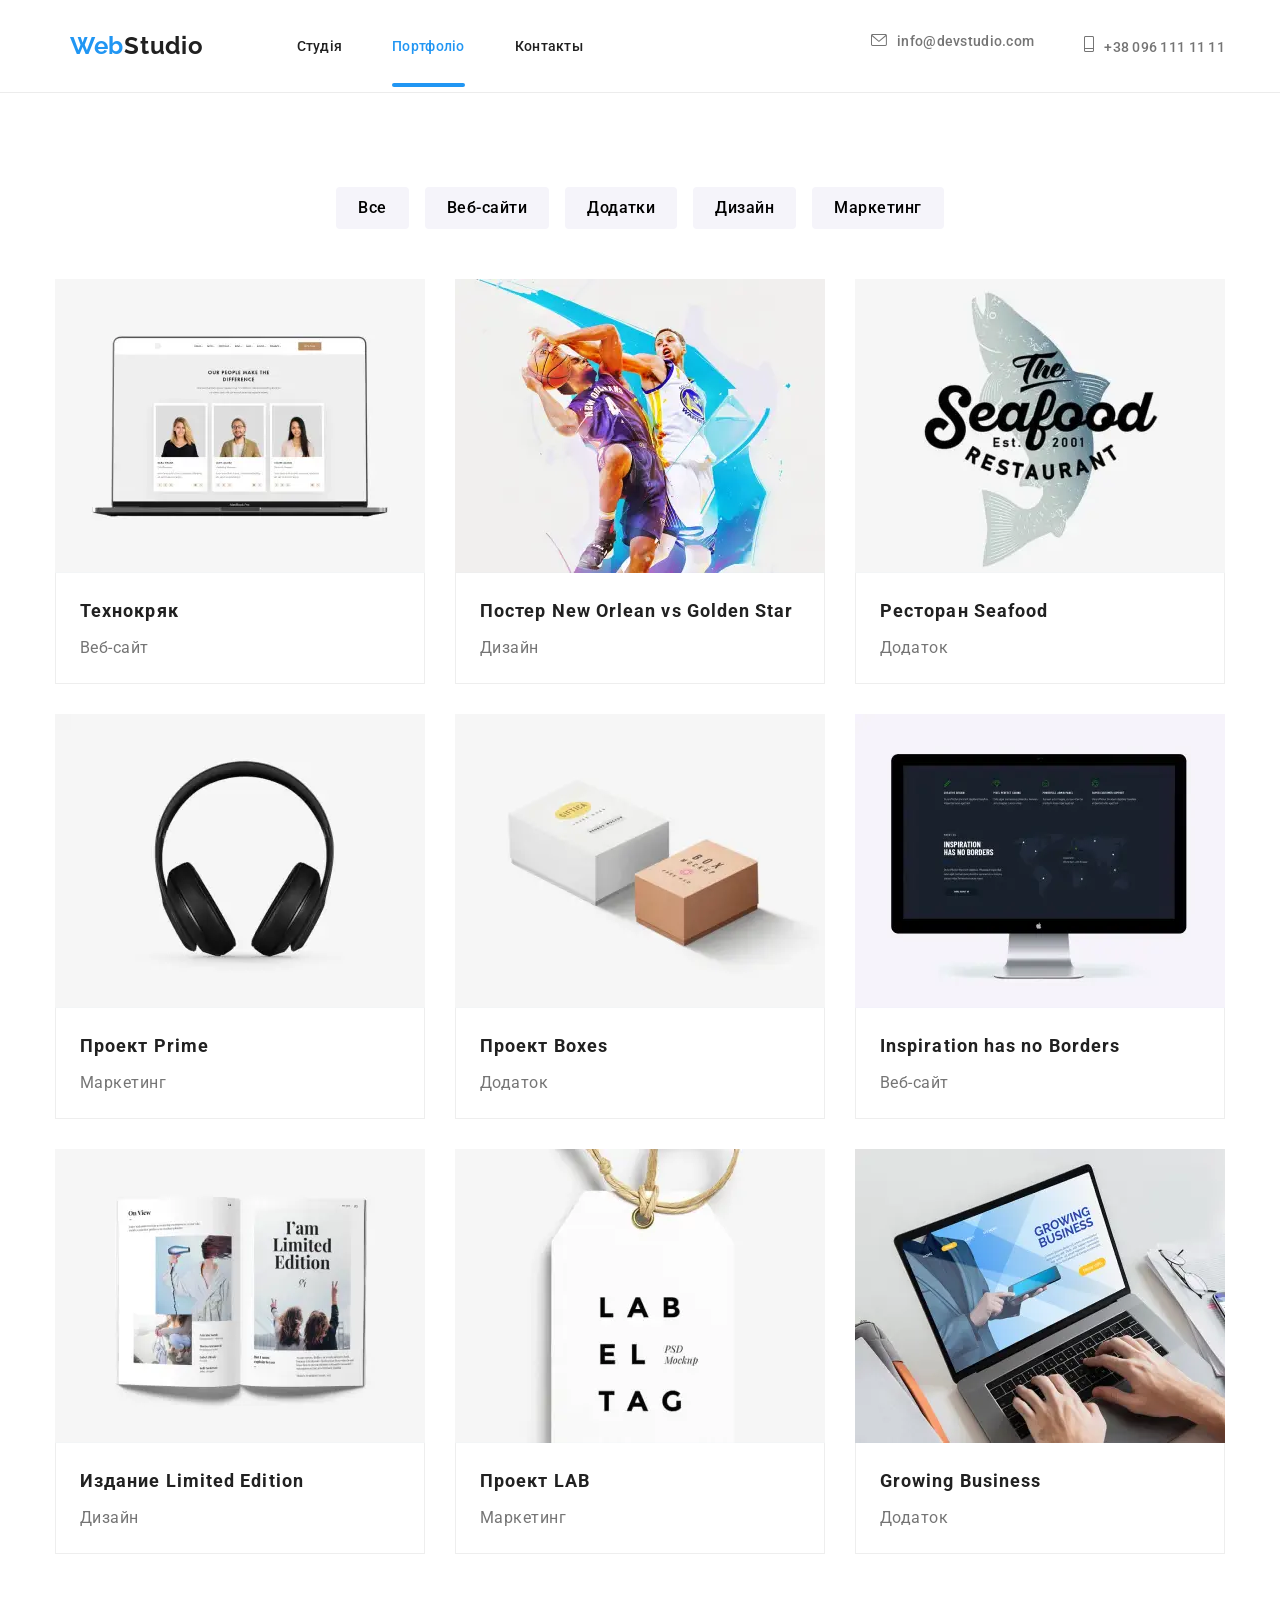
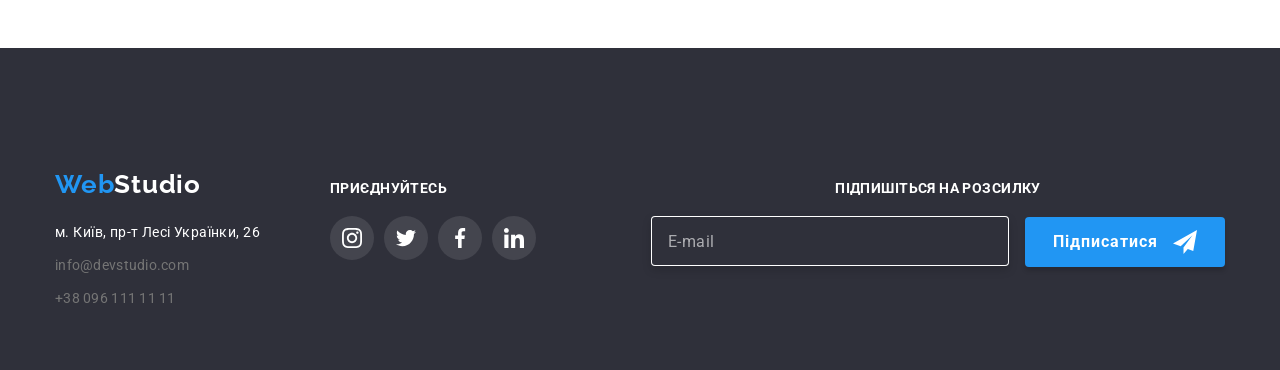
==== commit 9708753d: "Fixed bugs" ====
--- a/portfolio.html
+++ b/portfolio.html
@@ -320,7 +320,7 @@
         </section>
     </main>
     <!--FOOTER-->
-    <!-- <footer class="footer">
+    <footer class="footer">
         <div class="footer__container container">
             <div class="footer__list">
                 <a class="logo link" href="index.html" lang="en">Web<span class="logo__footer">Studio</span></a>
@@ -383,7 +383,7 @@
                 </form>
             </div>
         </div>
-    </footer> -->
+    </footer>
 
     <script src="./js/mobile-menu.js"></script>
 
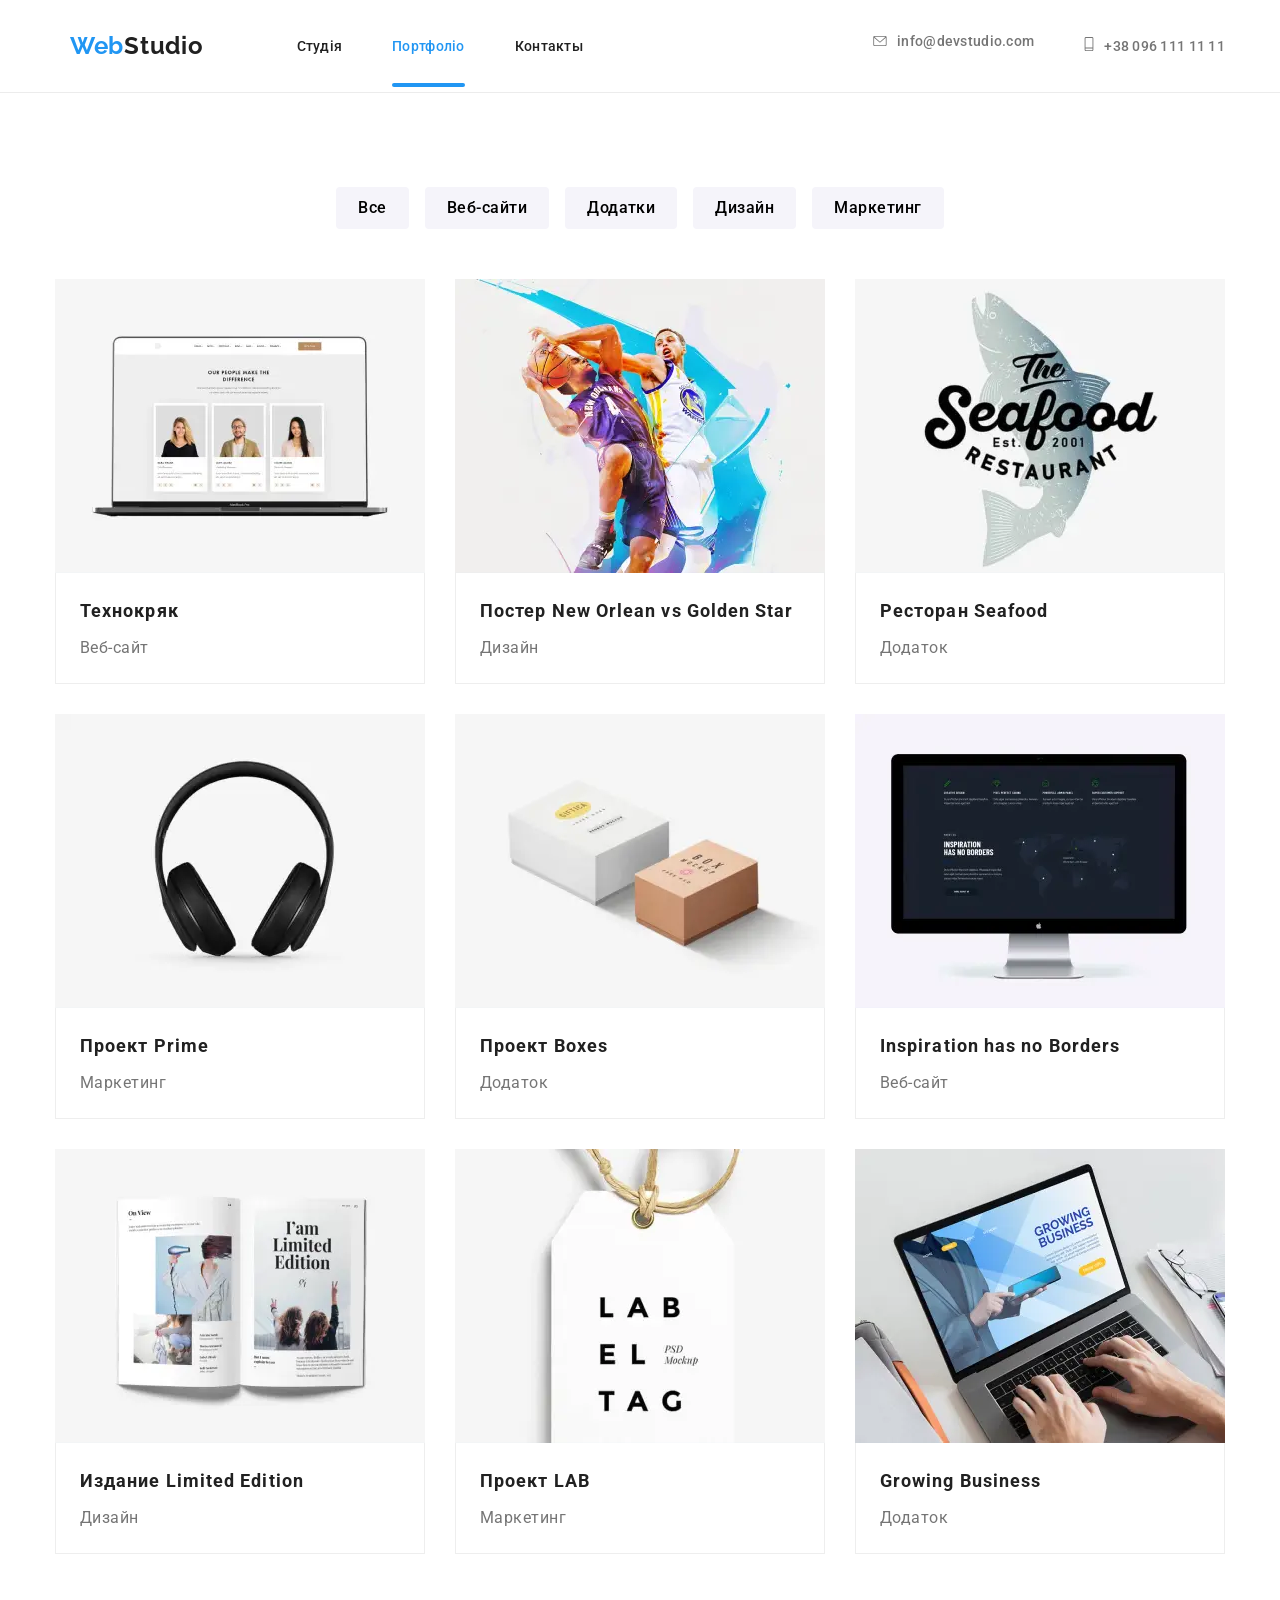
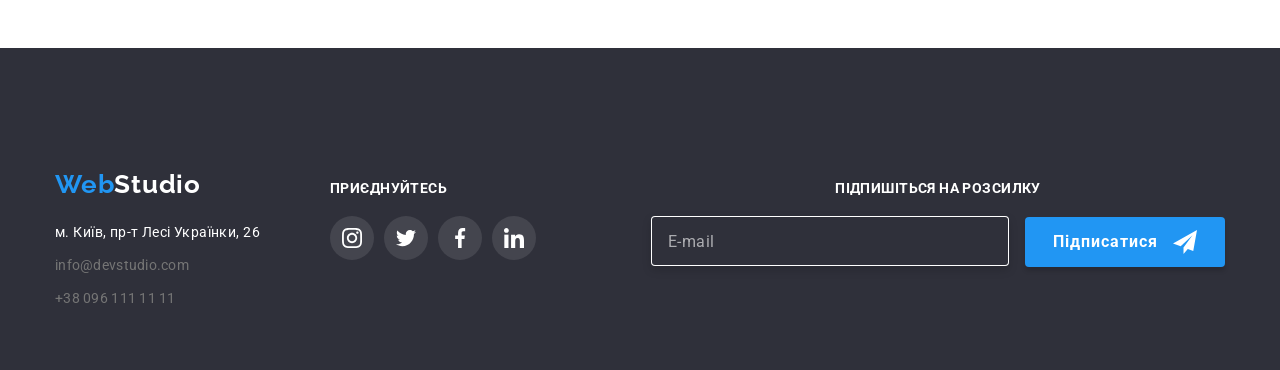
==== commit e8ace215: "Fixed bugs" ====
--- a/portfolio.html
+++ b/portfolio.html
@@ -29,65 +29,61 @@
             </nav>
             <ul class="list contact">
                 <li class="contact__menu">
-                    <a class="contact__list link" href="mailto:info@devstudio.com"><svg class="contact__icon"
-                            width="16" height="12">
+                    <a class="contact__list link" href="mailto:info@devstudio.com"><svg class="contact__icon icon-mail"
+                            width="14" height="10">
                             <use href="./images/sprite.svg#icon-mail"></use>
                         </svg>info@devstudio.com</a>
                 </li>
                 <li class="contact__menu">
-                    <a class="contact__list link" href="tel:+380961111111"><svg class="contact__icon" width="10"
-                            height="16">
+                    <a class="contact__list link" href="tel:+380961111111"><svg class="contact__icon icon-tel" width="10"
+                            height="14">
                             <use href="./images/sprite.svg#icon-tel"></use>
                         </svg>+38 096 111 11 11</a>
                 </li>
             </ul>
-            <button class="btn__open" type="button" data-menu-open><svg class="open__icon" width="40" height="40">
+            <button class="btn__open js-open-menu" type="button" aria-expanded="false" aria-controls="mobile-menu">
+                <svg class="open__icon" width="40" height="40">
                     <use href="./images/sprite.svg#burger-open"></use>
-                </svg></button>
+                </svg>
+            </button>
         </div>
         
-        <div class="mobile-menu is-open" data-menu>
-            <div class="container">
-                <div class="mob-top">
-                    <button class="btn__close" type="button" data-menu-close><svg class="close__icon" width="40"
-                            height="40"></svg>
-                        <use href="./images/sprite.svg#icon-close-btn"></use>
-                        </svg>
-                    </button>
-                    <ul class="carte list">
-                        <li class="carte__point"><a class="carte__reference  current" href="index.html">Студія</a></li>
-                        <li class="carte__point"><a class="carte__reference" href="portfolio.html">Портфоліо</a></li>
-                        <li class="carte__point"><a class="carte__reference" href="contact.html">Контакты</a></li>
-                    </ul>
-                </div>
+        <div class="mobile-menu js-menu-container" id="mobile-menu">
+            <button class="btn__close js-close-menu" type="button">
+                <svg class="close__icon" width="40" height="40">
+                        <use href="./images/sprite.svg#burger-close"></use>
+                    </svg>
+            </button>
+            
+            <ul class="carte list">
+                <li class="carte__point"><a class="carte__reference" href="index.html">Студія</a></li>
+                <li class="carte__point"><a class="carte__reference current" href="portfolio.html">Портфоліо</a></li>
+                <li class="carte__point"><a class="carte__reference" href="contact.html">Контакты</a></li>
+            </ul>
+            
+            <ul class="connect list">
+                <li class="connect__menu">
+                    <a class="connect__tel link" href="tel:+380961111111">+38 096 111 11 11</a>
+                </li>
+                <li class="connect__menu">
+                    <a class="connect__mail link" href="mailto:info@devstudio.com">info@devstudio.com</a>
+                </li>
+            </ul>
         
-                <div class="mob-bottom">
-                    <ul class="connect list">
-                        <li class="connect__menu">
-                            <a class="connect__tel link" href="tel:+380961111111">+38 096 111 11 11</a>
-                        </li>
-                        <li class="connect__menu">
-                            <a class="connect__mail link" href="mailto:info@devstudio.com">info@devstudio.com</a>
-                        </li>
-                    </ul>
-        
-                    <ul class="societal list">
-                        <li class="societal__item">
-                            <a class="societal__link" href="">Instagram</a>
-                        </li>
-                        <li class="societal__item">
-                            <a class="societal__link" href="">Twitter</a>
-                        </li>
-                        <li class="societal__item">
-                            <a class="societal__link" href="">Facebook</a>
-                        </li>
-                        <li class="societal__item">
-                            <a class="societal__link" href="">linkedin</a>
-                        </li>
-                    </ul>
-                </div>
-        
-            </div>
+            <ul class="societal list">
+                <li class="societal__item">
+                    <a class="societal__link" href="">Instagram</a>
+                </li>
+                <li class="societal__item">
+                    <a class="societal__link" href="">Twitter</a>
+                </li>
+                <li class="societal__item">
+                    <a class="societal__link" href="">Facebook</a>
+                </li>
+                <li class="societal__item">
+                    <a class="societal__link" href="">linkedin</a>
+                </li>
+            </ul>
         </div>
     </header>
     <!--MAIN-->
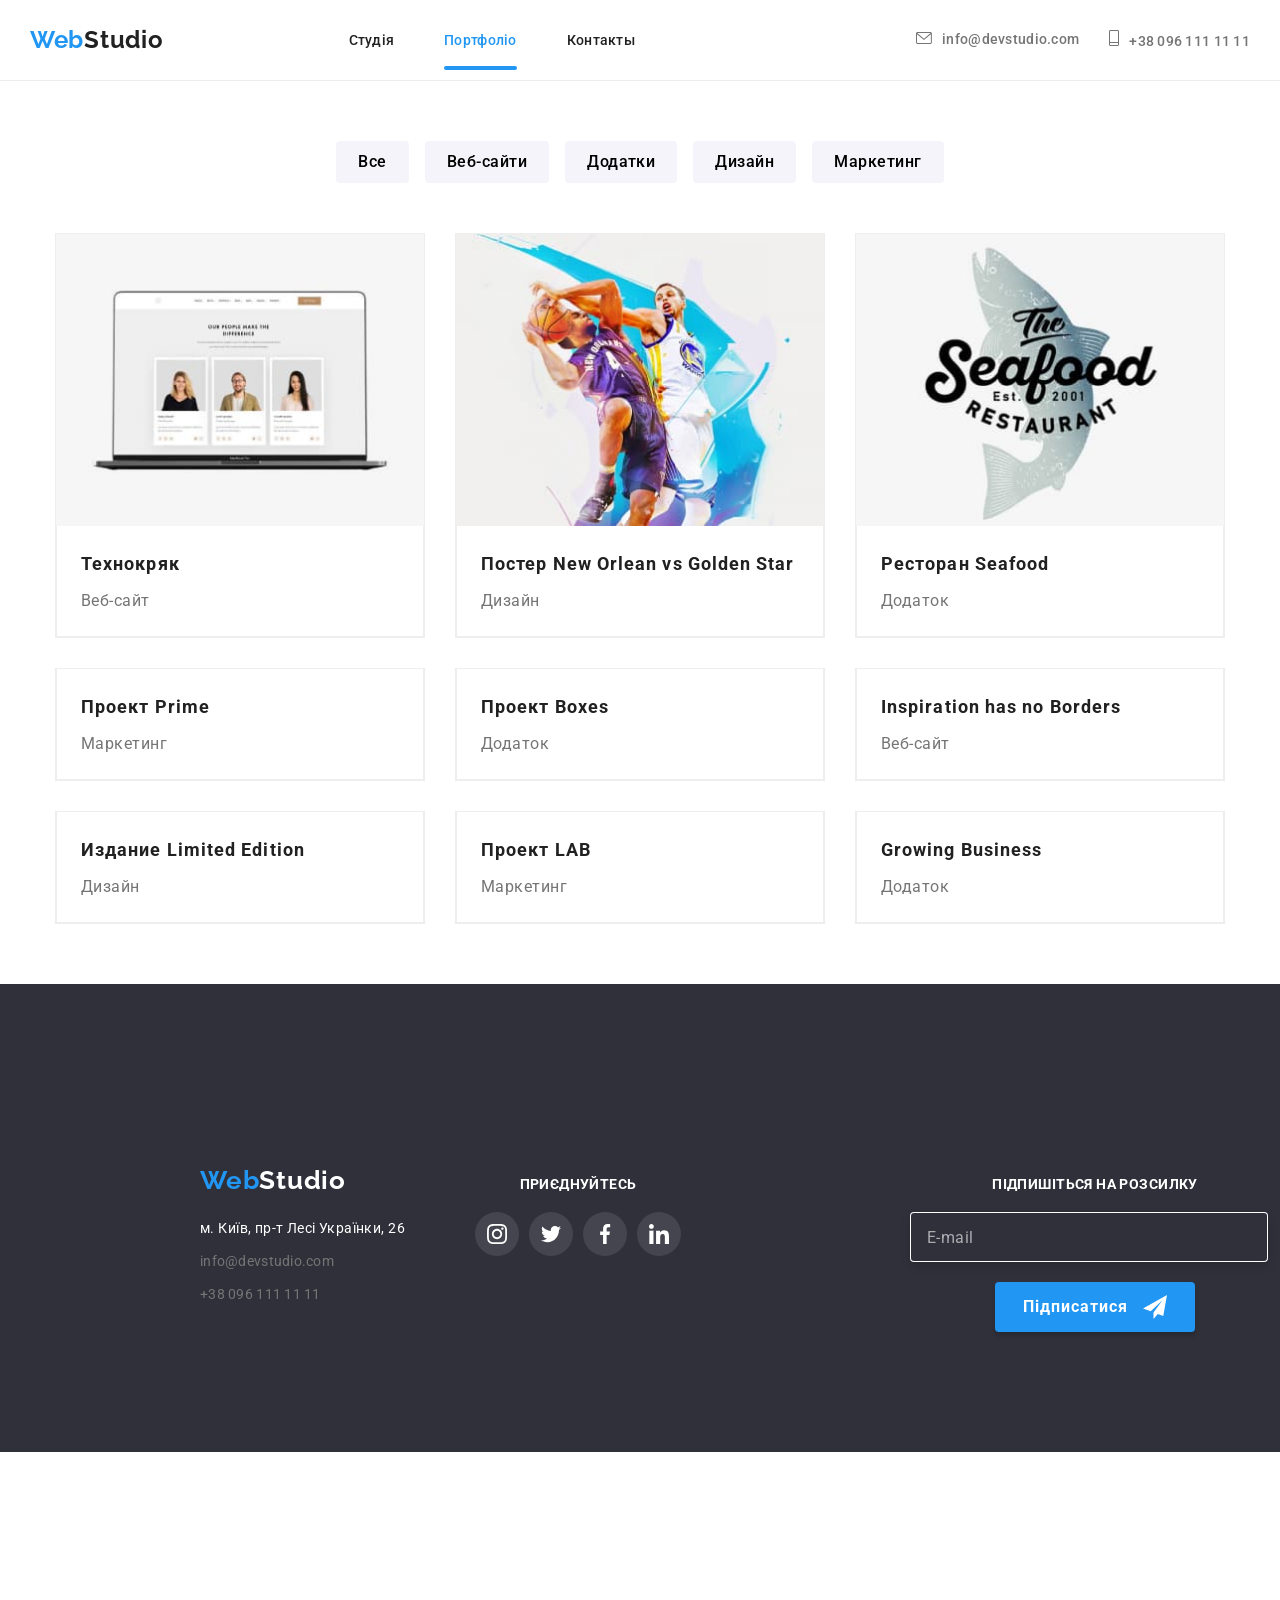
==== commit a8c6a89c: "Fixed bugs" ====
--- a/portfolio.html
+++ b/portfolio.html
@@ -51,16 +51,16 @@
         <div class="mobile-menu js-menu-container" id="mobile-menu">
             <button class="btn__close js-close-menu" type="button">
                 <svg class="close__icon" width="40" height="40">
-                        <use href="./images/sprite.svg#burger-close"></use>
-                    </svg>
+                    <use href="./images/sprite.svg#burger-close"></use>
+                </svg>
             </button>
-            
+        
             <ul class="carte list">
-                <li class="carte__point"><a class="carte__reference" href="index.html">Студія</a></li>
-                <li class="carte__point"><a class="carte__reference current" href="portfolio.html">Портфоліо</a></li>
+                <li class="carte__point"><a class="carte__reference current" href="index.html">Студія</a></li>
+                <li class="carte__point"><a class="carte__reference" href="portfolio.html">Портфоліо</a></li>
                 <li class="carte__point"><a class="carte__reference" href="contact.html">Контакты</a></li>
             </ul>
-            
+        
             <ul class="connect list">
                 <li class="connect__menu">
                     <a class="connect__tel link" href="tel:+380961111111">+38 096 111 11 11</a>
@@ -316,7 +316,7 @@
         </section>
     </main>
     <!--FOOTER-->
-    <footer class="footer">
+    <footer class="footer section">
         <div class="footer__container container">
             <div class="footer__list">
                 <a class="logo link" href="index.html" lang="en">Web<span class="logo__footer">Studio</span></a>
--- a/css/main.min.css
+++ b/css/main.min.css
@@ -1 +1 @@
-:root{--accent-font: "Roboto", sans-serif;--second-font: "Raleway", sans-serif;--bg-gradient: linear-gradient(rgba(47, 48, 58, 0.4), rgba(47, 48, 58, 0.4));--accent-text-color: #212121;--second-text-color: #757575;--third-text-color: #FFFFFF;--fourth-text-color: #2196F3;--fifth-text-color: rgba(255, 255, 255, 0.6);--accent-background: #FFFFFF;--second-background: #2F303A;--third-background: #2196F3;--fourth-background: #000000;--fifth-background: #F5F4FA;--sixth-background: #188CE8;--seventh-background: rgba(0, 0, 0, 0.2);--eighth-background: rgba(255, 255, 255, 0.1);--ninth-background: #C4C4C4(47, 48, 58, 0.4);--tenth-background: rgba(33, 150, 243, 0.9);--eleventh-background: rgba(47, 48, 58, 0.8);--accent-color: #EEEEEE;--second-color: #FFFFFF;--third-color: #2196F3;--fourth-color: #000000;--fifth-color: #AFB1B8;--accent-border-color: #212121;--second-border-color: #2196F3;--third-border-color: rgba(0, 0, 0, 0.1);--fourth-border-color: rgba(33, 33, 33, 0.2);--fifth-border-color: rgba(255, 255, 255, 0.3);--sixth-border-color: #EEEEEE;--seven-border-color: #AFB1B8;--accent-fill: #2196F3;--second-fill: #AFB1B8;--third-fill: #FFFFFF;--fourth-fill: #212121;--accent-placeholder: rgba(117, 117, 117, 0.5);--second-placeholder: rgba(255, 255, 255, 0.6);--transition-duration-and-func: 250ms cubic-bezier(0.4, 0, 0.2, 1)}.visually-hidden{position:absolute;white-space:nowrap;width:1px;height:1px;overflow:hidden;border:0;padding:0;clip:rect(0 0 0 0);-webkit-clip-path:inset(50%);clip-path:inset(50%);margin:-1px}.buttons,.social__link,.clients-list-link,.social-list-link,.about-list-container,.modal-btn,.modal-close-btn{display:-webkit-box;display:-ms-flexbox;display:flex;-webkit-box-pack:center;-ms-flex-pack:center;justify-content:center;-webkit-box-align:center;-ms-flex-align:center;align-items:center}h1,h2,h3,p{margin-top:0;margin-bottom:0}ul,ol{margin:0;padding:0;list-style:none}img{display:block;max-width:100%;height:auto}button{cursor:pointer}.list{list-style:none}.link{text-decoration:none}body{font-family:var(--accent-font),sans-serif;color:var(--accent-text-color)}.no-scroll{overflow:hidden}.section{padding-top:60px;padding-bottom:60px}@media screen and (min-width: 1200px){.section{padding-top:94px;padding-bottom:94px}}.container{margin-left:auto;margin-right:auto;padding-left:15px;padding-right:15px}@media screen and (min-width: 480px){.container{width:450px;margin-left:auto;margin-right:auto}}@media screen and (min-width: 768px){.container{width:738px}}@media screen and (min-width: 1200px){.container{width:1200px}}@media screen and (max-width: 767px){.mobile-menu{position:fixed;top:0;left:0;background-color:var(--accent-background);width:100vw;height:100vh;z-index:1000;padding-top:48px;padding-bottom:48px;padding-left:40px;cursor:pointer;opacity:0;visibility:hidden;pointer-events:none;-webkit-transition:opacity var(--transition-duration-and-func),visibility var(--transition-duration-and-func);transition:opacity var(--transition-duration-and-func),visibility var(--transition-duration-and-func)}.mobile-menu.is-open{opacity:1;visibility:visible;pointer-events:auto;width:100%;height:100%}.mobile-menu__container{position:relative;width:100%;height:100%;display:-webkit-box;display:-ms-flexbox;display:flex;-webkit-box-orient:vertical;-webkit-box-direction:normal;-ms-flex-direction:column;flex-direction:column;-webkit-box-pack:justify;-ms-flex-pack:justify;justify-content:space-between;overflow:auto}.mob-top{position:relative;margin-bottom:50px}.btn__close{height:40px;width:40px;display:-webkit-box;display:-ms-flexbox;display:flex;-webkit-box-align:center;-ms-flex-align:center;align-items:center;-webkit-box-pack:center;-ms-flex-pack:center;justify-content:center;line-height:0;position:absolute;top:10px;right:15px;background-color:var(--accent-background);border:none;border-radius:50%;outline:none;text-transform:none;fill:var(--fourth-fill);-webkit-transition:fill var(--transition-duration-and-func);transition:fill var(--transition-duration-and-func)}.btn__close:hover,.btn__close:focus{fill:var(--accent-fill)}.carte{margin-bottom:64px}.carte__point:not(:last-child){margin-bottom:24px}.carte__reference{font-weight:500;font-size:40px;line-height:1.175;letter-spacing:.02em;text-decoration:none;color:var(--accent-text-color)}.connect{margin-bottom:64px}.connect__tel{font-weight:500;font-size:34px;line-height:1.1764705882;letter-spacing:.02em;color:var(--fourth-text-color);margin-bottom:32px}.connect__mail{font-weight:500;font-size:24px;line-height:1.1666666667;letter-spacing:.02em;color:var(--second-text-color)}.societal{display:-webkit-box;display:-ms-flexbox;display:flex}.societal__item{margin-left:20px}.societal__link{font-weight:500;font-size:18px;line-height:1.2222222222;letter-spacing:.02em;color:var(--fourth-text-color);text-decoration:none}.societal__link:not(:last-child)::before{content:" ";border-left:1px solid rgba(33,33,33,.2);background-color:rgba(33,33,33,.2);height:1px;width:22px;-webkit-transform:rotate(90deg);transform:rotate(90deg);margin-right:10px}}@media(min-width: 768px){.mobile-menu{display:none}}.backdrop{position:fixed;z-index:100;top:0;left:0;width:100%;height:100%;background-color:var(--seventh-background);-webkit-transition:opacity var(--transition-duration-and-func),visibility var(--transition-duration-and-func);transition:opacity var(--transition-duration-and-func),visibility var(--transition-duration-and-func)}.backdrop.is-hidden{opacity:0;visibility:hidden;pointer-events:none}.modal{position:absolute;top:50%;left:50%;-webkit-transform:translate(-50%, -50%);transform:translate(-50%, -50%);width:528px;background-color:var(--accent-background);padding:40px;border-radius:4px}.modal-close-btn{position:absolute;top:10px;right:10px;width:30px;height:30px;border-radius:50%;background-color:var(--accent-background);border:1px solid var(--third-border-color);padding:0;-webkit-transition:fill var(--transition-duration-and-func);transition:fill var(--transition-duration-and-func)}.modal-close-btn-icon{-webkit-transition:fill var(--transition-duration-and-func);transition:fill var(--transition-duration-and-func)}.modal-close-btn:hover .modal-close-btn-icon,.modal-close-btn:focus .modal-close-btn-icon{fill:var(--accent-fill)}.modal-form{display:-webkit-box;display:-ms-flexbox;display:flex;-webkit-box-orient:vertical;-webkit-box-direction:normal;-ms-flex-direction:column;flex-direction:column}.modal-paragraph{font-weight:700;font-size:20px;line-height:1.15;text-align:center;letter-spacing:.03em;color:var(--accent-text-color);margin-bottom:12px}.modal-form-field{margin-bottom:12px}.modal-form-imput-desc{display:block;font-weight:400;font-size:12px;line-height:1.1666666667;letter-spacing:.01em;color:var(--second-text-color);margin-bottom:4px}.modal-form-imput-wrapper{position:relative}.modal-form-input{width:100%;height:40px;border:1px solid var(--fourth-border-color);border-radius:4px;padding-left:42px;font-weight:400;font-size:12px;line-height:1.1666666667;letter-spacing:.01em;color:var(--accent-text-color);-webkit-transition:border-color var(--transition-duration-and-func);transition:border-color var(--transition-duration-and-func)}.modal-form-input:focus{outline:none;border-color:var(--second-border-color)}.modal-form-imput-icon{position:absolute;top:50%;left:12px;-webkit-transform:translateY(-50%);transform:translateY(-50%);display:block;width:18px;height:18px;-webkit-transition:fill var(--transition-duration-and-func);transition:fill var(--transition-duration-and-func)}.modal-form-input:focus+.modal-form-imput-icon{fill:var(--accent-fill)}.modal-form-message{font-weight:400;font-size:12px;line-height:1.1666666667;letter-spacing:.01em;color:var(--accent-text-color);resize:none;width:100%;height:120px;border:1px solid var(--fourth-border-color);border-radius:4px;padding:12px 16px;margin-bottom:8px;-webkit-transition:border-color var(--transition-duration-and-func);transition:border-color var(--transition-duration-and-func)}.modal-form-message:focus{outline:none;border-color:var(--second-border-color)}.modal-form-message::-webkit-input-placeholder{font-weight:400;font-size:12px;line-height:1.1666666667;letter-spacing:.01em;color:var(--accent-placeholder)}.modal-form-message::-moz-placeholder{font-weight:400;font-size:12px;line-height:1.1666666667;letter-spacing:.01em;color:var(--accent-placeholder)}.modal-form-message:-ms-input-placeholder{font-weight:400;font-size:12px;line-height:1.1666666667;letter-spacing:.01em;color:var(--accent-placeholder)}.modal-form-message::-ms-input-placeholder{font-weight:400;font-size:12px;line-height:1.1666666667;letter-spacing:.01em;color:var(--accent-placeholder)}.modal-form-message::placeholder{font-weight:400;font-size:12px;line-height:1.1666666667;letter-spacing:.01em;color:var(--accent-placeholder)}.modal-form-check-desc{display:-webkit-box;display:-ms-flexbox;display:flex;-webkit-box-align:center;-ms-flex-align:center;align-items:center;font-weight:400;font-size:12px;line-height:2;letter-spacing:.03em;color:var(--second-text-color);margin-left:12px;margin-bottom:30px}.modal-form-check-desc::before{content:" ";display:block;width:18px;height:18px;border:1px solid var(--accent-border-color);border-radius:4px;cursor:pointer;margin-right:9px}.modal-form-check:checked+.modal-form-check-desc::before{border-color:var(--third-color);background-color:var(--third-background);background-image:url("../images/icon_check.svg");background-repeat:no-repeat;background-position:center}.modal-check-link{font-weight:400;font-size:12px;line-height:2;letter-spacing:.03em;-webkit-text-decoration-line:underline;text-decoration-line:underline;color:var(--fourth-text-color)}.modal-form-submit{width:200px;height:50px;font-weight:700;font-size:16px;line-height:1.875;padding:12px 52px;display:-webkit-box;display:-ms-flexbox;display:flex;-webkit-box-align:center;-ms-flex-align:center;align-items:center;text-align:center;letter-spacing:.06em;color:var(--third-text-color);background-color:var(--third-background);-webkit-box-shadow:0px 4px 4px rgba(0,0,0,.15);box-shadow:0px 4px 4px rgba(0,0,0,.15);border-radius:4px;border:none;-webkit-transition:background-color var(--transition-duration-and-func);transition:background-color var(--transition-duration-and-func);margin-left:auto;margin-right:auto}.modal-form-submit:hover,.modal-form-submit:focus{background-color:var(--sixth-background)}@media screen and (max-width: 767px){.menu{display:none}.contact{display:none}.btn__open{display:block;border:none;margin-left:auto;min-height:40px;min-width:40px;line-height:0;cursor:pointer;background-color:var(--accent-background);position:absolute;top:10px;right:10px}}.page-header{display:-webkit-box;display:-ms-flexbox;display:flex;-webkit-box-align:center;-ms-flex-align:center;align-items:center;-webkit-box-pack:justify;-ms-flex-pack:justify;justify-content:space-between}.page-nav{position:relative}.logotype{font-family:var(--second-font);font-weight:700;font-size:24px;line-height:1.1666666667;letter-spacing:.03em;color:var(--fourth-text-color);margin-left:15px;margin-right:auto;padding-top:16px;padding-bottom:16px}.logotype__header{color:var(--accent-text-color)}.menu__link{position:relative;display:block;font-weight:500;font-size:14px;line-height:1.1428571429;letter-spacing:.02em;color:var(--accent-text-color);list-style:none;text-decoration:none;display:block;-webkit-transition:color var(--transition-duration-and-func);transition:color var(--transition-duration-and-func)}.menu__link:hover,.menu__link:focus{color:var(--fourth-text-color)}.menu__link.current{color:var(--fourth-text-color)}@media screen and (min-width: 768px){.btn__open{display:none}.mobile-menu{display:none}.header{border-bottom:1px solid #ececec}.page-header{display:-webkit-box;display:-ms-flexbox;display:flex;-webkit-box-align:center;-ms-flex-align:center;align-items:center}.page-nav{display:-webkit-box;display:-ms-flexbox;display:flex;-webkit-box-align:center;-ms-flex-align:center;align-items:center}.logotype{margin-right:80px;padding-top:26px;padding-bottom:26px}.menu{display:-webkit-box;display:-ms-flexbox;display:flex;-webkit-box-align:center;-ms-flex-align:center;align-items:center;-webkit-box-pack:center;-ms-flex-pack:center;justify-content:center}.menu__item:not(:last-child){margin-right:50px}.menu__link{padding-top:32px;padding-bottom:32px}.current{display:block;color:var(--third-color)}.current::after{content:"";position:absolute;display:block;width:100%;height:4px;background-color:var(--third-background);border-radius:2px;left:0;bottom:-1px}.contact{display:-webkit-box;display:-ms-flexbox;display:flex;-webkit-box-orient:vertical;-webkit-box-direction:normal;-ms-flex-direction:column;flex-direction:column;-ms-flex-line-pack:start;align-content:flex-start;margin-left:40px;padding-top:20px;padding-bottom:20px}.contact__menu:not(:last-child){margin-bottom:10px}.contact__list{font-style:normal;font-weight:500;font-size:12px;line-height:1.1666666667;letter-spacing:.02em;color:var(--second-text-color);-webkit-transition:color var(--transition-duration-and-func);transition:color var(--transition-duration-and-func)}.contact__list:hover,.contact__list:focus{color:var(--fourth-text-color)}.contact__icon{fill:currentColor;margin-right:8px}}@media screen and (min-width: 1200px){.logotype{margin-right:93px;padding-top:24px;padding-bottom:25px}.contact{display:-webkit-box;display:-ms-flexbox;display:flex;-webkit-box-orient:horizontal;-webkit-box-direction:normal;-ms-flex-direction:row;flex-direction:row;-webkit-box-pack:center;-ms-flex-pack:center;justify-content:center;-webkit-box-align:center;-ms-flex-align:center;align-items:center;margin-left:auto;padding-top:32px;padding-bottom:32px}.contact__menu:not(:last-child){margin-right:50px}.contact__list{font-weight:500;font-size:14px;line-height:1.1428571429;padding-top:32px;padding-bottom:32px}.contact__icon{margin-right:10px}}.hero{padding:200px 0;text-align:center;width:100%}.background{background-color:var(--ninth-background);background-size:cover;background-position:border-box}@media screen and (max-width: 767px){.background{background-image:var(--bg-gradient),url("../images/bg-mob.jpg")}}@media screen and (max-width: 767px)and (min-device-pixel-ratio: 2),screen and (max-width: 767px)and (-webkit-min-device-pixel-ratio: 2),screen and (max-width: 767px)and (min-resolution: 192dpi),screen and (max-width: 767px)and (min-resolution: 2dppx){.background{background-image:var(--bg-gradient),url("../images/bg-mob-2x.jpg")}}@media screen and (min-width: 768px){.background{background-image:var(--bg-gradient),url("../images/bg-tab.jpg")}}@media screen and (min-width: 768px)and (min-device-pixel-ratio: 2),screen and (min-width: 768px)and (-webkit-min-device-pixel-ratio: 2),screen and (min-width: 768px)and (min-resolution: 192dpi),screen and (min-width: 768px)and (min-resolution: 2dppx){.background{background-image:var(--bg-gradient),url("../images/bg-tab-2x.jpg")}}@media screen and (min-width: 1200px){.background{background-image:var(--bg-gradient),url("../images/bg.jpg")}}@media screen and (min-width: 1200px)and (min-device-pixel-ratio: 2),screen and (min-width: 1200px)and (-webkit-min-device-pixel-ratio: 2),screen and (min-width: 1200px)and (min-resolution: 192dpi),screen and (min-width: 1200px)and (min-resolution: 2dppx){.background{background-image:var(--bg-gradient),url("../images/bg-2x.jpg")}}.hero-title{font-weight:900;font-size:26px;line-height:1.6153846154;letter-spacing:.06em;text-transform:uppercase;text-align:center;color:var(--third-text-color);margin-bottom:30px}@media screen and (min-width: 1200px){.hero-title{font-weight:900;font-size:44px;line-height:1.3636363636;text-align:center}}.modal-btn-container{padding-top:30px;padding-bottom:200px;padding-left:auto;padding-right:auto}.modal-btn{margin-left:auto;margin-right:auto;padding-top:10px;padding-bottom:10px;padding-left:32px;padding-right:32px;font-weight:700;font-size:16px;line-height:1.875;letter-spacing:.06em;color:var(--third-text-color);background-color:var(--third-background);border:none;border-radius:4px;-webkit-box-shadow:0px 4px 4px rgba(0,0,0,.15);box-shadow:0px 4px 4px rgba(0,0,0,.15);-webkit-transition:background-color var(--transition-duration-and-func);transition:background-color var(--transition-duration-and-func)}.modal-btn:hover,.modal-btn:focus{background-color:var(--sixth-background)}.about-title{display:none}.about-list{display:-webkit-box;display:-ms-flexbox;display:flex;-ms-flex-wrap:wrap;flex-wrap:wrap;gap:30px}@media screen and (min-width: 1200px){.about-list{-webkit-box-pack:center;-ms-flex-pack:center;justify-content:center;-ms-flex-wrap:nowrap;flex-wrap:nowrap}}@media screen and (min-width: 768px){.about-list-item{width:calc((100% - 30px)/2)}}@media screen and (min-width: 1200px){.about-list-item{width:calc((100% - 90px)/4)}}.about-list-container{width:450px;height:120px;background-color:var(--fifth-background);border-radius:4px;margin-bottom:30px}@media screen and (min-width: 768px){.about-list-container{width:354px}}@media screen and (min-width: 1200px){.about-list-container{width:270px}}.about-title-item{font-weight:700;font-size:14px;line-height:1.1428571429;letter-spacing:.03em;text-align:center;text-transform:uppercase;color:var(--accent-text-color);margin-bottom:10px}@media screen and (min-width: 768px){.about-title-item{text-align:left}}.about-paragraph{font-weight:400;font-size:14px;line-height:1.7142857143;letter-spacing:.03em;color:var(--second-text-color)}.work-section{padding-top:0}@media screen and (max-width: 768px){.work-section{position:absolute;white-space:nowrap;width:1px;height:1px;overflow:hidden;border:0;padding:0;clip:rect(0 0 0 0);-webkit-clip-path:inset(50%);clip-path:inset(50%);margin:-1px}}.work-container{padding-top:118px;padding-bottom:94px;padding-left:auto;padding-right:auto}.all-titles{font-weight:700;font-size:28px;line-height:1.1428571429;text-align:center;letter-spacing:.03em;color:var(--accent-text-color);margin-bottom:30px}@media screen and (min-width: 1200px){.all-titles{font-weight:700;font-size:36px;line-height:1.1666666667;margin-bottom:50px}}.work-img-container{display:-webkit-box;display:-ms-flexbox;display:flex;-webkit-box-align:center;-ms-flex-align:center;align-items:center;-webkit-box-pack:center;-ms-flex-pack:center;justify-content:center;gap:30px}.work-list{display:block}.work-list-wrapper{position:relative}.work-overlay{position:absolute;bottom:0;left:0;overflow:auto;font-weight:700;font-size:14px;line-height:1.1428571429;text-align:center;letter-spacing:.03em;text-transform:uppercase;color:var(--third-text-color);background-color:var(--eleventh-background);width:100%;height:70px;padding-top:27px;padding-bottom:27px;padding-left:auto;padding-right:auto}.team-section{background-color:var(--fifth-background)}.menu-team{display:-webkit-box;display:-ms-flexbox;display:flex;-ms-flex-wrap:wrap;flex-wrap:wrap;gap:30px}.team-cards{background-color:var(--accent-background);-webkit-box-shadow:0px 1px 1px rgba(0,0,0,.12),0px 4px 4px rgba(0,0,0,.06),1px 4px 6px rgba(0,0,0,.16);box-shadow:0px 1px 1px rgba(0,0,0,.12),0px 4px 4px rgba(0,0,0,.06),1px 4px 6px rgba(0,0,0,.16);width:100%}@media screen and (min-width: 768px){.team-cards{width:calc((100% - 30px)/2)}}@media screen and (min-width: 1200px){.team-cards{width:calc((100% - 90px)/4)}}.team-img{display:block;width:100%;height:auto}.team-subscription{padding-top:30px;padding-bottom:24px}@media screen and (min-width: 1200px){.team-subscription{padding-top:30px;padding-bottom:30px}}.team-title{font-weight:500;font-size:16px;line-height:1.125;text-align:center;letter-spacing:.03em;color:var(--accent-text-color);margin-bottom:10px}@media screen and (min-width: 1200px){.team-title{font-weight:500;font-size:16px;line-height:1.1875}}.team-paragraph{font-weight:400;font-size:16px;line-height:1.125;text-align:center;letter-spacing:.03em;color:var(--second-text-color);margin-bottom:16px}@media screen and (min-width: 1200px){.team-paragraph{font-weight:400;font-size:16px;line-height:1.1875}}.social-list{display:-webkit-box;display:-ms-flexbox;display:flex;-webkit-box-pack:center;-ms-flex-pack:center;justify-content:center;gap:10px}.social-list-link{width:44px;height:44px;border-radius:50%;color:var(--fifth-color);background-color:var(--accent-background);border:none;-webkit-transition:background-color var(--transition-duration-and-func),fill var(--transition-duration-and-func);transition:background-color var(--transition-duration-and-func),fill var(--transition-duration-and-func)}.social-list-link:hover,.social-list-link:focus{background-color:var(--third-background)}.social-list-icon{fill:var(--second-fill)}.social-list-link:hover .social-list-icon,.social-list-link:focus .social-list-icon{fill:var(--third-fill)}.clients-list{display:-webkit-box;display:-ms-flexbox;display:flex;-ms-flex-wrap:wrap;flex-wrap:wrap;gap:30px}.clients-list-item{width:calc((100% - 30px)/2)}@media screen and (min-width: 768px){.clients-list-item{width:calc((100% - 60px)/3)}}@media screen and (min-width: 1200px){.clients-list-item{width:calc((100% - 150px)/6)}}.clients-list-link{width:210px;height:92px;border:1px solid var(--seven-border-color);border-radius:4px;-webkit-transition:fill var(--transition-duration-and-func),border var(--transition-duration-and-func);transition:fill var(--transition-duration-and-func),border var(--transition-duration-and-func)}.clients-list-link:hover,.clients-list-link:focus{border:1px solid var(--second-border-color);border-radius:4px}@media screen and (min-width: 768px){.clients-list-link{width:226px}}@media screen and (min-width: 1200px){.clients-list-link{width:170px}}.clients-list-icon{fill:var(--second-fill)}.clients-list-link:hover .clients-list-icon,.clients-list-link:focus .clients-list-icon{fill:var(--accent-fill)}.footer{padding:60px 0;background-color:var(--second-background);width:100%}.footer__container{display:-webkit-box;display:-ms-flexbox;display:flex;-webkit-box-align:baseline;-ms-flex-align:baseline;align-items:baseline}@media screen and (max-width: 480px){.footer__container{display:block;text-align:center;margin-left:auto;margin-right:auto}}@media screen and (min-width: 768px){.footer__container{display:-webkit-box;display:-ms-flexbox;display:flex;-ms-flex-wrap:wrap;flex-wrap:wrap;-ms-flex-pack:distribute;justify-content:space-around}}@media screen and (min-width: 1200px){.footer__container{display:-webkit-box;display:-ms-flexbox;display:flex;-webkit-box-align:baseline;-ms-flex-align:baseline;align-items:baseline}}.footer__list{display:block}@media screen and (min-width: 1200px){.footer__list{margin-right:70px}}.logo{font-family:var(--second-font);font-weight:700;font-size:24px;line-height:1.1666666667;letter-spacing:.03em;color:var(--fourth-text-color);display:block;margin-bottom:20px}@media screen and (min-width: 1200px){.logo{font-weight:700;font-size:26px;line-height:1.1923076923}}.logo__footer{color:var(--third-text-color)}.footer__link:not(:last-child){margin-bottom:8px}@media screen and (min-width: 1200px){.footer__link:not(:last-child){margin-bottom:9px}}.footer__address{font-style:normal;font-weight:400;font-size:14px;line-height:1.7142857143;letter-spacing:.03em;color:var(--third-text-color);-webkit-transition:color var(--transition-duration-and-func);transition:color var(--transition-duration-and-func)}.footer__address:hover,.footer__address:focus{color:var(--fourth-text-color)}.footer__contact{font-style:normal;font-weight:400;font-size:14px;line-height:1.7142857143;letter-spacing:.02em;color:var(--second-text-color);-webkit-transition:color var(--transition-duration-and-func);transition:color var(--transition-duration-and-func)}.footer__contact:hover,.footer__contact:focus{color:var(--fourth-text-color)}.social{display:inline-block;-webkit-box-pack:center;-ms-flex-pack:center;justify-content:center;-webkit-box-align:center;-ms-flex-align:center;align-items:center;-ms-flex-line-pack:center;align-content:center;margin-top:60px}@media screen and (min-width: 480px){.social{margin-bottom:20px}}@media screen and (min-width: 768px){.social{margin-top:65px}}@media screen and (min-width: 1200px){.social{margin-top:72px;margin-right:93px}}.social__paragraph{font-weight:700;font-size:14px;line-height:1.1428571429;letter-spacing:.03em;text-transform:uppercase;color:var(--third-text-color);margin-bottom:20px}.social__list{display:-webkit-box;display:-ms-flexbox;display:flex;-ms-flex-wrap:wrap;flex-wrap:wrap;gap:10px}@media screen and (min-width: 1200px){.social__list{display:-webkit-box;display:-ms-flexbox;display:flex;gap:10px}}@media screen and (min-width: 480px){.social__item{-webkit-box-pack:center;-ms-flex-pack:center;justify-content:center;margin-bottom:20px}}.social__link{width:44px;height:44px;border-radius:50%;background-color:var(--eighth-background);-webkit-transition:background-color var(--transition-duration-and-func);transition:background-color var(--transition-duration-and-func)}.social__link:hover,.social__link:focus{background-color:var(--third-background)}.social__icon{fill:var(--third-fill)}.newsletter{display:-webkit-box;display:-ms-flexbox;display:flex;-webkit-box-orient:vertical;-webkit-box-direction:normal;-ms-flex-direction:column;flex-direction:column;-webkit-box-align:center;-ms-flex-align:center;align-items:center;-webkit-box-pack:center;-ms-flex-pack:center;justify-content:center;text-align:center;margin-top:60px}@media screen and (min-width: 1200px){.newsletter{display:-webkit-box;display:-ms-flexbox;display:flex;-webkit-box-pack:baseline;-ms-flex-pack:baseline;justify-content:baseline;margin-left:auto}}.newsletter__paragraph{font-weight:700;font-size:14px;line-height:1.1428571429;letter-spacing:.03em;text-transform:uppercase;color:var(--third-text-color);margin-bottom:20px}.newsletter__input{width:450px;height:50px;border:1px solid var(--fifth-border-color);-webkit-filter:drop-shadow(0px 4px 4px rgba(0, 0, 0, 0.15));filter:drop-shadow(0px 4px 4px rgba(0, 0, 0, 0.15));border-radius:4px;margin-bottom:20px;padding:0;outline:none}.newsletter__input::-webkit-input-placeholder{font-weight:400;font-size:16px;line-height:1.25;letter-spacing:.03em;color:var(--second-placeholder);background-color:var(--second-background);padding-top:15px;padding-bottom:15px;padding-left:16px}.newsletter__input::-moz-placeholder{font-weight:400;font-size:16px;line-height:1.25;letter-spacing:.03em;color:var(--second-placeholder);background-color:var(--second-background);padding-top:15px;padding-bottom:15px;padding-left:16px}.newsletter__input:-ms-input-placeholder{font-weight:400;font-size:16px;line-height:1.25;letter-spacing:.03em;color:var(--second-placeholder);background-color:var(--second-background);padding-top:15px;padding-bottom:15px;padding-left:16px}.newsletter__input::-ms-input-placeholder{font-weight:400;font-size:16px;line-height:1.25;letter-spacing:.03em;color:var(--second-placeholder);background-color:var(--second-background);padding-top:15px;padding-bottom:15px;padding-left:16px}.newsletter__input::placeholder{font-weight:400;font-size:16px;line-height:1.25;letter-spacing:.03em;color:var(--second-placeholder);background-color:var(--second-background);padding-top:15px;padding-bottom:15px;padding-left:16px}@media screen and (min-width: 1200px){.newsletter__input{width:358px;margin-right:12px}}.pressbutton{position:relative;display:inline-block;padding-top:10px;padding-left:28px;padding-bottom:10px;width:200px;height:50px;font-weight:700;font-size:16px;line-height:1.875;text-align:start;letter-spacing:.06em;color:var(--third-text-color);background-color:var(--third-background);-webkit-box-shadow:0px 4px 4px rgba(0,0,0,.15);box-shadow:0px 4px 4px rgba(0,0,0,.15);border-radius:4px;border:none}.pressbutton__icon{position:absolute;top:13px;right:28px;display:block;-ms-flex-item-align:center;align-self:center;width:24px;height:24px;background-color:var(--third-background)}.buttons{display:-webkit-box;display:-ms-flexbox;display:flex;gap:8px;row-gap:15px;-webkit-box-pack:start;-ms-flex-pack:start;justify-content:flex-start;-ms-flex-wrap:wrap;flex-wrap:wrap;margin-bottom:46px}@media screen and (min-width: 768px){.buttons{-ms-flex-wrap:nowrap;flex-wrap:nowrap;-webkit-box-pack:center;-ms-flex-pack:center;justify-content:center;margin-bottom:30px}}@media screen and (min-width: 1200px){.buttons{margin-bottom:50px}}.attachment:not(:last-child){margin-right:8px}.attachment__btn{padding-top:8px;padding-bottom:8px;padding-left:22px;padding-right:22px;font-weight:500;font-size:16px;line-height:1.625;text-align:center;letter-spacing:.03em;background-color:var(--fifth-background);border-radius:4px;border:none;-webkit-transition:color var(--transition-duration-and-func),background-color var(--transition-duration-and-func),-webkit-box-shadow var(--transition-duration-and-func);transition:color var(--transition-duration-and-func),background-color var(--transition-duration-and-func),-webkit-box-shadow var(--transition-duration-and-func);transition:color var(--transition-duration-and-func),background-color var(--transition-duration-and-func),box-shadow var(--transition-duration-and-func);transition:color var(--transition-duration-and-func),background-color var(--transition-duration-and-func),box-shadow var(--transition-duration-and-func),-webkit-box-shadow var(--transition-duration-and-func)}.attachment__btn:hover,.attachment__btn:focus{color:var(--third-text-color);background-color:var(--third-background);-webkit-box-shadow:0px 3px 1px rgba(0,0,0,.1),0px 1px 2px rgba(0,0,0,.08),0px 2px 2px rgba(0,0,0,.12);box-shadow:0px 3px 1px rgba(0,0,0,.1),0px 1px 2px rgba(0,0,0,.08),0px 2px 2px rgba(0,0,0,.12)}.portfolio{display:-webkit-box;display:-ms-flexbox;display:flex;-ms-flex-wrap:wrap;flex-wrap:wrap;gap:30px;width:100%}@media screen and (min-width: 768px){.portfolio{-webkit-box-pack:start;-ms-flex-pack:start;justify-content:flex-start}}@media screen and (min-width: 1200px){.portfolio{-webkit-box-pack:center;-ms-flex-pack:center;justify-content:center}}.portfolio__cards{-ms-flex-preferred-size:100%;flex-basis:100%;-webkit-transition:-webkit-box-shadow var(--transition-duration-and-func);transition:-webkit-box-shadow var(--transition-duration-and-func);transition:box-shadow var(--transition-duration-and-func);transition:box-shadow var(--transition-duration-and-func), -webkit-box-shadow var(--transition-duration-and-func)}.portfolio__cards:hover{-webkit-box-shadow:0px 1px 1px rgba(0,0,0,.12),0px 4px 4px rgba(0,0,0,.06),1px 4px 6px rgba(0,0,0,.16);box-shadow:0px 1px 1px rgba(0,0,0,.12),0px 4px 4px rgba(0,0,0,.06),1px 4px 6px rgba(0,0,0,.16)}@media screen and (min-width: 768px){.portfolio__cards{-ms-flex-preferred-size:calc((100% - 30px)/2);flex-basis:calc((100% - 30px)/2)}}@media screen and (min-width: 1200px){.portfolio__cards{-ms-flex-preferred-size:calc((100% - 60px)/3);flex-basis:calc((100% - 60px)/3)}}.portfolio__link{display:block}.wrapper{position:relative;overflow:hidden}.overlay{position:absolute;top:0;left:0;overflow:auto;-webkit-transform:translate(0, 100%);transform:translate(0, 100%);-webkit-transition:-webkit-transform var(--transition-duration-and-func);transition:-webkit-transform var(--transition-duration-and-func);transition:transform var(--transition-duration-and-func);transition:transform var(--transition-duration-and-func), -webkit-transform var(--transition-duration-and-func);font-weight:400;font-size:18px;line-height:1.5555555556;letter-spacing:.02em;color:var(--third-text-color);background-color:var(--tenth-background);width:100%;height:100%;padding-top:63px;padding-bottom:63px;padding-left:24px;padding-right:24px}.portfolio__link:hover .overlay,.portfolio__link:focus .overlay{-webkit-transform:translate(0, 0);transform:translate(0, 0)}.subscription{border:1px solid var(--sixth-border-color);border-top:none;padding-top:20px;padding-bottom:20px;padding-left:24px;padding-right:24px}.subscription__title{font-weight:700;font-size:18px;line-height:2;letter-spacing:.06em;color:var(--accent-text-color);text-decoration:none;margin-bottom:4px}@media screen and (min-width: 768px)and (max-width: 1199px){.subscription__title{font-weight:700;font-size:16px;line-height:1.875}}.subscription__paragraph{font-weight:400;font-size:16px;line-height:1.875;letter-spacing:.03em;color:var(--second-text-color);text-decoration:none}/*# sourceMappingURL=main.min.css.map */+:root{--accent-font: "Roboto", sans-serif;--second-font: "Raleway", sans-serif;--bg-gradient: linear-gradient(rgba(47, 48, 58, 0.4), rgba(47, 48, 58, 0.4));--accent-text-color: #212121;--second-text-color: #757575;--third-text-color: #FFFFFF;--fourth-text-color: #2196F3;--fifth-text-color: rgba(255, 255, 255, 0.6);--accent-background: #FFFFFF;--second-background: #2F303A;--third-background: #2196F3;--fourth-background: #000000;--fifth-background: #F5F4FA;--sixth-background: #188CE8;--seventh-background: rgba(0, 0, 0, 0.2);--eighth-background: rgba(255, 255, 255, 0.1);--ninth-background: #C4C4C4(47, 48, 58, 0.4);--tenth-background: rgba(33, 150, 243, 0.9);--eleventh-background: rgba(47, 48, 58, 0.8);--accent-color: #EEEEEE;--second-color: #FFFFFF;--third-color: #2196F3;--fourth-color: #000000;--fifth-color: #AFB1B8;--accent-border-color: #212121;--second-border-color: #2196F3;--third-border-color: rgba(0, 0, 0, 0.1);--fourth-border-color: rgba(33, 33, 33, 0.2);--fifth-border-color: rgba(255, 255, 255, 0.3);--sixth-border-color: #EEEEEE;--seven-border-color: #AFB1B8;--accent-fill: #2196F3;--second-fill: #AFB1B8;--third-fill: #FFFFFF;--fourth-fill: #212121;--accent-placeholder: rgba(117, 117, 117, 0.5);--second-placeholder: rgba(255, 255, 255, 0.6);--transition-duration-and-func: 250ms cubic-bezier(0.4, 0, 0.2, 1)}.visually-hidden{position:absolute;white-space:nowrap;width:1px;height:1px;overflow:hidden;border:0;padding:0;clip:rect(0 0 0 0);-webkit-clip-path:inset(50%);clip-path:inset(50%);margin:-1px}h1,h2,h3,p{margin-top:0;margin-bottom:0}ul,ol{margin:0;padding:0;list-style:none}img{display:block;max-width:100%;height:auto}button{cursor:pointer}.list{list-style:none}.link{text-decoration:none}body{font-family:var(--accent-font),sans-serif;color:var(--accent-text-color)}.section{padding-top:60px;padding-bottom:60px}.container{margin-left:auto;margin-right:auto;padding-left:15px;padding-right:15px}@media screen and (min-width: 320px)and (max-width: 479px){.container{width:290px}}@media screen and (min-width: 480px){.container{width:450px}}@media screen and (min-width: 768px){.container{width:738px}}@media screen and (min-width: 1200px){.container{width:1200px}}@media screen and (min-width: 320px)and (max-width: 767px){.mobile-menu{position:fixed;top:0;left:0;background-color:var(--accent-background);width:100%;height:100%;z-index:1000;padding-top:48px;padding-bottom:48px;padding-left:40px;display:-webkit-box;display:-ms-flexbox;display:flex;-webkit-box-orient:vertical;-webkit-box-direction:normal;-ms-flex-direction:column;flex-direction:column;opacity:0;visibility:hidden;pointer-events:none;-webkit-transition:opacity var(--transition-duration-and-func),visibility var(--transition-duration-and-func);transition:opacity var(--transition-duration-and-func),visibility var(--transition-duration-and-func)}.mobile-menu.is-open{opacity:1;visibility:visible;pointer-events:all}.btn__close{position:absolute;top:10px;right:15px;min-height:40px;min-width:40px;line-height:0;display:-webkit-box;display:-ms-flexbox;display:flex;-webkit-box-align:center;-ms-flex-align:center;align-items:center;-webkit-box-pack:center;-ms-flex-pack:center;justify-content:center;margin:0;padding:0;background-color:rgba(0,0,0,0);border:none;border-radius:50%;outline:none;fill:var(--fourth-fill);-webkit-transition:fill var(--transition-duration-and-func);transition:fill var(--transition-duration-and-func)}.close__icon{-webkit-transition:fill var(--transition-duration-and-func);transition:fill var(--transition-duration-and-func)}.btn__close:hover .close__icon,.btn__close:focus .close__icon{fill:var(--accent-fill)}.page-header{width:100%;height:60px}.header{border-bottom:1px solid #ececec}.carte{display:inline-block;margin-bottom:40px}.carte__point:not(:last-child){margin-bottom:25px}.carte__reference{font-weight:400;font-size:40px;line-height:1.175;letter-spacing:.02em;text-decoration:none;color:var(--accent-text-color)}.carte__reference.current{color:var(--fourth-text-color)}.connect{margin-bottom:44px}.connect__tel{font-weight:400;font-size:30px;line-height:1.2;letter-spacing:.02em;color:var(--fourth-text-color);margin-bottom:32px}.connect__mail{font-weight:400;font-size:24px;line-height:1.1666666667;letter-spacing:.02em;color:var(--second-text-color)}.societal{display:-webkit-box;display:-ms-flexbox;display:flex;-ms-flex-wrap:wrap;flex-wrap:wrap;row-gap:10px;padding-top:20px;padding-left:0;list-style:none}.societal__link{font-weight:400;font-size:14px;line-height:2.1428571429;letter-spacing:.02em;color:var(--fourth-text-color);text-decoration:none;padding-right:5px;padding-left:5px;border-right:1px solid rgba(33,33,33,.2)}}@media(min-width: 768px){.mobile-menu{display:none}}.backdrop{position:fixed;z-index:100;top:0;left:0;width:100%;height:100%;background-color:var(--seventh-background);-webkit-transition:opacity var(--transition-duration-and-func),visibility var(--transition-duration-and-func);transition:opacity var(--transition-duration-and-func),visibility var(--transition-duration-and-func)}.backdrop.is-hidden{opacity:0;visibility:hidden;pointer-events:none}@media screen and (min-width: 320px)and (max-width: 767px){.modal{position:absolute;top:50%;left:50%;-webkit-transform:translate(-50%, -50%);transform:translate(-50%, -50%);width:528px;background-color:var(--accent-background);padding:40px;border-radius:4px}.modal-close-btn{position:absolute;top:8px;right:8px;display:-webkit-box;display:-ms-flexbox;display:flex;-webkit-box-pack:center;-ms-flex-pack:center;justify-content:center;-webkit-box-align:center;-ms-flex-align:center;align-items:center;width:30px;height:30px;border-radius:50%;background-color:var(--accent-background);border:1px solid var(--third-border-color);padding:0;-webkit-transition:fill var(--transition-duration-and-func);transition:fill var(--transition-duration-and-func)}.modal-close-btn-icon{-webkit-transition:fill var(--transition-duration-and-func);transition:fill var(--transition-duration-and-func)}.modal-close-btn:hover .modal-close-btn-icon,.modal-close-btn:focus .modal-close-btn-icon{fill:var(--accent-fill)}}@media screen and (min-width: 1200px){.modal-close-btn{top:10px;right:10px}}@media screen and (min-width: 320px)and (max-width: 767px){.modal-form{display:-webkit-box;display:-ms-flexbox;display:flex;-webkit-box-orient:vertical;-webkit-box-direction:normal;-ms-flex-direction:column;flex-direction:column;padding-top:40px;padding-left:40px;padding-right:40px}.modal-paragraph{font-weight:700;font-size:20px;line-height:1.5;text-align:center;letter-spacing:.03em;color:var(--accent-text-color);margin-bottom:12px}.modal-form-field{margin-bottom:4px}.modal-form-input-desc{display:block;font-weight:400;font-size:12px;line-height:1.1666666667;letter-spacing:.01em;color:var(--second-text-color);margin-bottom:4px}.modal-form-input-wrapper{position:relative}.modal-form-input{width:100%;height:40px;border:1px solid var(--fourth-border-color);border-radius:4px;padding-left:42px;font-weight:400;font-size:12px;line-height:1.1666666667;letter-spacing:.01em;color:var(--accent-text-color);-webkit-transition:border-color var(--transition-duration-and-func);transition:border-color var(--transition-duration-and-func)}.modal-form-input:focus{outline:none;border-color:var(--second-border-color)}.modal-form-input-icon{position:absolute;top:50%;left:12px;-webkit-transform:translateY(-50%);transform:translateY(-50%);display:block;width:18px;height:18px;-webkit-transition:fill var(--transition-duration-and-func);transition:fill var(--transition-duration-and-func)}.modal-form-input:focus+.modal-form-input-icon{fill:var(--accent-fill)}.modal-form-message{font-weight:400;font-size:12px;line-height:1.1666666667;letter-spacing:.01em;color:var(--accent-text-color);resize:none;width:100%;height:120px;border:1px solid var(--fourth-border-color);border-radius:4px;padding:12px 16px;margin-bottom:8px;-webkit-transition:border-color var(--transition-duration-and-func);transition:border-color var(--transition-duration-and-func)}.modal-form-message:focus{outline:none;border-color:var(--second-border-color)}.modal-form-message::-webkit-input-placeholder{font-weight:400;font-size:12px;line-height:1.1666666667;letter-spacing:.01em;color:var(--accent-placeholder)}.modal-form-message::-moz-placeholder{font-weight:400;font-size:12px;line-height:1.1666666667;letter-spacing:.01em;color:var(--accent-placeholder)}.modal-form-message:-ms-input-placeholder{font-weight:400;font-size:12px;line-height:1.1666666667;letter-spacing:.01em;color:var(--accent-placeholder)}.modal-form-message::-ms-input-placeholder{font-weight:400;font-size:12px;line-height:1.1666666667;letter-spacing:.01em;color:var(--accent-placeholder)}.modal-form-message::placeholder{font-weight:400;font-size:12px;line-height:1.1666666667;letter-spacing:.01em;color:var(--accent-placeholder)}.modal-form-check-desc{display:-webkit-box;display:-ms-flexbox;display:flex;-webkit-box-align:center;-ms-flex-align:center;align-items:center;font-weight:400;font-size:12px;line-height:2;letter-spacing:.03em;color:var(--second-text-color);margin-left:12px;margin-bottom:30px}.modal-form-check-desc::before{content:" ";display:block;width:18px;height:18px;border:1px solid var(--accent-border-color);border-radius:4px;cursor:pointer;margin-right:9px}.modal-form-check:checked+.modal-form-check-desc::before{border-color:var(--third-color);background-color:var(--third-background);background-image:url("../images/icon_check.svg");background-repeat:no-repeat;background-position:center}.modal-check-link{font-weight:400;font-size:12px;line-height:2;letter-spacing:.03em;-webkit-text-decoration-line:underline;text-decoration-line:underline;color:var(--fourth-text-color)}.modal-form-submit{width:200px;height:50px;font-weight:700;font-size:16px;line-height:1.875;padding:12px 52px;display:-webkit-box;display:-ms-flexbox;display:flex;-webkit-box-align:center;-ms-flex-align:center;align-items:center;text-align:center;letter-spacing:.06em;color:var(--third-text-color);background-color:var(--third-background);-webkit-box-shadow:0px 4px 4px rgba(0,0,0,.15);box-shadow:0px 4px 4px rgba(0,0,0,.15);border-radius:4px;border:none;-webkit-transition:background-color var(--transition-duration-and-func);transition:background-color var(--transition-duration-and-func);margin-left:auto;margin-right:auto}.modal-form-submit:hover,.modal-form-submit:focus{background-color:var(--sixth-background)}}@media screen and (min-width: 1200px){.modal-paragraph{font-weight:700;font-size:20px;line-height:1.15}}@media screen and (min-width: 320px)and (max-width: 767px){.menu{display:none}.contact{display:none}.btn__open{position:absolute;top:10px;right:15px;min-height:40px;min-width:40px;display:-webkit-box;display:-ms-flexbox;display:flex;-webkit-box-align:center;-ms-flex-align:center;align-items:center;-webkit-box-pack:center;-ms-flex-pack:center;justify-content:center;margin:0;padding:0;background-color:rgba(0,0,0,0);cursor:pointer;border:none;border-radius:50%;outline:none}}.page-header{display:-webkit-box;display:-ms-flexbox;display:flex;-webkit-box-align:center;-ms-flex-align:center;align-items:center;-webkit-box-pack:justify;-ms-flex-pack:justify;justify-content:space-between;width:100%;height:60px}.page-nav{position:relative}.logotype{font-family:var(--second-font);font-weight:700;font-size:24px;line-height:1.1666666667;letter-spacing:.03em;color:var(--fourth-text-color);margin-left:15px;margin-right:auto;padding-top:16px;padding-bottom:16px}.logotype__header{color:var(--accent-text-color)}.menu__link{position:relative;display:block;font-weight:500;font-size:14px;line-height:1.1428571429;letter-spacing:.02em;color:var(--accent-text-color);list-style:none;text-decoration:none;display:block;-webkit-transition:color var(--transition-duration-and-func);transition:color var(--transition-duration-and-func)}.menu__link:hover,.menu__link:focus{color:var(--fourth-text-color)}.menu__link.current{color:var(--fourth-text-color)}@media screen and (min-width: 768px){.header{border-bottom:1px solid #ececec}.page-header{display:-webkit-box;display:-ms-flexbox;display:flex;-webkit-box-pack:center;-ms-flex-pack:center;justify-content:center;-webkit-box-align:center;-ms-flex-align:center;align-items:center;width:100%;height:80px}.page-nav{display:-webkit-box;display:-ms-flexbox;display:flex;-webkit-box-pack:center;-ms-flex-pack:center;justify-content:center;-webkit-box-align:center;-ms-flex-align:center;align-items:center}.logotype{margin-right:80px;padding-top:26px;padding-bottom:26px}.menu{display:-webkit-box;display:-ms-flexbox;display:flex;-webkit-box-pack:center;-ms-flex-pack:center;justify-content:center;-webkit-box-align:center;-ms-flex-align:center;align-items:center}.menu__item:not(:last-child){margin-right:50px}.current{display:block;color:var(--third-color)}.current::after{content:"";position:absolute;display:block;width:100%;height:4px;background-color:var(--third-background);border-radius:2px;left:0;bottom:-34px}.btn__open{display:none}.contact{display:-webkit-box;display:-ms-flexbox;display:flex;-webkit-box-orient:vertical;-webkit-box-direction:normal;-ms-flex-direction:column;flex-direction:column;-ms-flex-line-pack:start;align-content:flex-start;margin-left:auto;margin-right:15px;padding-top:20px;padding-bottom:20px}.contact__list{font-style:normal;font-weight:500;font-size:12px;line-height:1.1666666667;letter-spacing:.02em;color:var(--second-text-color);-webkit-transition:color var(--transition-duration-and-func);transition:color var(--transition-duration-and-func)}.contact__list:hover,.contact__list:focus{color:var(--fourth-text-color)}.contact__icon{line-height:0;fill:currentColor;margin-right:8px}.icon-mail{width:14px;height:10px}.icon-tel{width:10px;height:14px}}@media screen and (min-width: 768px)and (max-width: 1199px){.header{border-bottom:1px solid #ececec}.page-header{display:-webkit-box;display:-ms-flexbox;display:flex;-webkit-box-pack:center;-ms-flex-pack:center;justify-content:center;-webkit-box-align:center;-ms-flex-align:center;align-items:center}.page-nav{display:-webkit-box;display:-ms-flexbox;display:flex;-webkit-box-pack:center;-ms-flex-pack:center;justify-content:center;-webkit-box-align:center;-ms-flex-align:center;align-items:center}.logotype{margin-right:80px;padding-top:26px;padding-bottom:26px}.menu{display:-webkit-box;display:-ms-flexbox;display:flex;-webkit-box-pack:center;-ms-flex-pack:center;justify-content:center;-webkit-box-align:center;-ms-flex-align:center;align-items:center}.menu__item:not(:last-child){margin-right:50px}.current{display:block;color:var(--third-color)}.current::after{content:"";position:absolute;display:block;width:100%;height:4px;background-color:var(--third-background);border-radius:2px;left:0;bottom:-22px}.btn__open{display:none}.contact{display:-webkit-box;display:-ms-flexbox;display:flex;-webkit-box-orient:vertical;-webkit-box-direction:normal;-ms-flex-direction:column;flex-direction:column;-ms-flex-line-pack:start;align-content:flex-start;margin-left:auto;margin-right:15px;padding-top:20px;padding-bottom:20px}.contact__menu:not(:last-child){margin-bottom:10px}.contact__list{font-style:normal;font-weight:500;font-size:12px;line-height:1.1666666667;letter-spacing:.02em;color:var(--second-text-color);-webkit-transition:color var(--transition-duration-and-func);transition:color var(--transition-duration-and-func)}.contact__list:hover,.contact__list:focus{color:var(--fourth-text-color)}.contact__icon{line-height:0;fill:currentColor;margin-right:8px}.icon-mail{width:14px;height:10px}.icon-tel{width:10px;height:14px}}@media screen and (min-width: 1200px){.logotype{margin-right:93px;padding-top:24px;padding-bottom:25px}.menu{margin-left:92px}.current{display:block;color:var(--third-color)}.current::after{content:"";position:absolute;display:block;width:100%;height:4px;background-color:var(--third-background);border-radius:2px;left:0;bottom:-22px}.contact__menu:not(:last-child){margin-right:30px}.contact{display:-webkit-box;display:-ms-flexbox;display:flex;-webkit-box-pack:baseline;-ms-flex-pack:baseline;justify-content:baseline;-webkit-box-orient:horizontal;-webkit-box-direction:normal;-ms-flex-direction:row;flex-direction:row;margin-left:auto}.contact__list{font-weight:500;font-size:14px;line-height:1.1428571429;padding-top:32px;padding-bottom:0}.contact__icon{margin-right:10px}.icon-mail{width:16px;height:12px}.icon-tel{width:10px;height:16px}}@media screen and (min-width: 320px)and (max-width: 767px){.hero{padding:118px 0;text-align:center;width:100%;height:100%}.background{width:100%;content:center;background-color:var(--ninth-background);background-size:cover;background-position:border-box;background-image:var(--bg-gradient),url("../images/bg-mob.jpg")}}@media screen and (min-width: 320px)and (max-width: 767px)and (min-device-pixel-ratio: 2),screen and (min-width: 320px)and (max-width: 767px)and (-webkit-min-device-pixel-ratio: 2),screen and (min-width: 320px)and (max-width: 767px)and (min-resolution: 192dpi),screen and (min-width: 320px)and (max-width: 767px)and (min-resolution: 2dppx){.background{background-image:var(--bg-gradient),url("../images/bg-mob-2x.jpg")}}@media screen and (min-width: 320px)and (max-width: 767px){.hero-title{font-weight:900;font-size:26px;line-height:1.6153846154;letter-spacing:.06em;text-transform:uppercase;text-align:center;color:var(--third-text-color);margin-bottom:30px}}@media screen and (min-width: 320px)and (max-width: 767px){.modal-btn-container{padding-top:30px;padding-bottom:200px;padding-left:auto;padding-right:auto}}@media screen and (min-width: 320px)and (max-width: 767px){.modal-btn{margin-left:auto;margin-right:auto;padding-top:10px;padding-bottom:10px;padding-left:32px;padding-right:32px;font-weight:700;font-size:16px;line-height:1.875;display:-webkit-box;display:-ms-flexbox;display:flex;-webkit-box-pack:center;-ms-flex-pack:center;justify-content:center;-webkit-box-align:center;-ms-flex-align:center;align-items:center;letter-spacing:.06em;color:var(--third-text-color);background-color:var(--third-background);border:none;border-radius:4px;-webkit-box-shadow:0px 4px 4px rgba(0,0,0,.15);box-shadow:0px 4px 4px rgba(0,0,0,.15);-webkit-transition:background-color var(--transition-duration-and-func);transition:background-color var(--transition-duration-and-func)}.modal-btn:hover,.modal-btn:focus{background-color:var(--sixth-background)}}@media screen and (min-width: 768px){.hero{padding:118px 0;text-align:center;width:100%;height:100%}.background{width:100%;content:center;background-color:var(--ninth-background);background-size:cover;background-position:border-box;background-image:var(--bg-gradient),url("../images/bg-tab.jpg")}}@media screen and (min-width: 768px)and (min-device-pixel-ratio: 2),screen and (min-width: 768px)and (-webkit-min-device-pixel-ratio: 2),screen and (min-width: 768px)and (min-resolution: 192dpi),screen and (min-width: 768px)and (min-resolution: 2dppx){.background{background-image:var(--bg-gradient),url("../images/bg-tab-2x.jpg")}}@media screen and (min-width: 768px){.hero-title{font-weight:900;font-size:26px;line-height:1.6153846154;letter-spacing:.06em;text-transform:uppercase;text-align:center;color:var(--third-text-color);margin-bottom:30px}}@media screen and (min-width: 768px){.modal-btn-container{padding-top:30px;padding-bottom:200px;padding-left:auto;padding-right:auto}}@media screen and (min-width: 768px){.modal-btn{margin-left:auto;margin-right:auto;padding-top:10px;padding-bottom:10px;padding-left:32px;padding-right:32px;font-weight:700;font-size:16px;line-height:1.875;display:-webkit-box;display:-ms-flexbox;display:flex;-webkit-box-pack:center;-ms-flex-pack:center;justify-content:center;-webkit-box-align:center;-ms-flex-align:center;align-items:center;letter-spacing:.06em;color:var(--third-text-color);background-color:var(--third-background);border:none;border-radius:4px;-webkit-box-shadow:0px 4px 4px rgba(0,0,0,.15);box-shadow:0px 4px 4px rgba(0,0,0,.15);-webkit-transition:background-color var(--transition-duration-and-func);transition:background-color var(--transition-duration-and-func)}.modal-btn:hover,.modal-btn:focus{background-color:var(--sixth-background)}}@media screen and (min-width: 1200px){.hero{padding:200px 0;text-align:center;width:100%}.background{background-image:var(--bg-gradient),url("../images/bg.jpg")}}@media screen and (min-width: 1200px)and (min-device-pixel-ratio: 2),screen and (min-width: 1200px)and (-webkit-min-device-pixel-ratio: 2),screen and (min-width: 1200px)and (min-resolution: 192dpi),screen and (min-width: 1200px)and (min-resolution: 2dppx){.background{background-image:var(--bg-gradient),url("../images/bg-2x.jpg")}}@media screen and (min-width: 1200px){.hero-title{font-weight:900;font-size:44px;line-height:1.3636363636;text-align:center}}@media screen and (min-width: 320px)and (max-width: 479px){.about-list{display:-webkit-box;display:-ms-flexbox;display:flex;-ms-flex-wrap:wrap;flex-wrap:wrap;gap:30px}.about-list-container{display:-webkit-box;display:-ms-flexbox;display:flex;-webkit-box-pack:center;-ms-flex-pack:center;justify-content:center;-webkit-box-align:center;-ms-flex-align:center;align-items:center;width:290px;height:120px;background-color:var(--fifth-background);border-radius:4px;margin-bottom:30px}.about-title-item{font-weight:700;font-size:14px;line-height:1.1428571429;letter-spacing:.03em;text-align:center;text-transform:uppercase;color:var(--accent-text-color);margin-bottom:10px}.about-paragraph{font-weight:400;font-size:14px;line-height:1.7142857143;letter-spacing:.03em;color:var(--second-text-color)}}@media screen and (min-width: 480px){.about-list{display:-webkit-box;display:-ms-flexbox;display:flex;-ms-flex-wrap:wrap;flex-wrap:wrap;gap:30px}.about-list-container{display:-webkit-box;display:-ms-flexbox;display:flex;-webkit-box-pack:center;-ms-flex-pack:center;justify-content:center;-webkit-box-align:center;-ms-flex-align:center;align-items:center;width:450px;height:120px;background-color:var(--fifth-background);border-radius:4px;margin-bottom:30px}.about-title-item{font-weight:700;font-size:14px;line-height:1.1428571429;letter-spacing:.03em;text-align:center;text-transform:uppercase;color:var(--accent-text-color);margin-bottom:10px}.about-paragraph{font-weight:400;font-size:14px;line-height:1.7142857143;letter-spacing:.03em;color:var(--second-text-color)}}@media screen and (min-width: 768px){.about-list-item{width:calc((100% - 30px)/2)}.about-list-container{width:354px}.about-title-item{text-align:left}}@media screen and (min-width: 1200px){.about-list{-webkit-box-pack:center;-ms-flex-pack:center;justify-content:center;-ms-flex-wrap:nowrap;flex-wrap:nowrap}.about-list-item{width:calc((100% - 90px)/4)}.about-list-container{width:270px}}@media screen and (max-width: 1199px){.all-titles{font-weight:700;font-size:28px;line-height:1.1428571429;text-align:center;letter-spacing:.03em;color:var(--accent-text-color);margin-bottom:30px}.work-section{position:absolute;white-space:nowrap;width:1px;height:1px;overflow:hidden;border:0;padding:0;clip:rect(0 0 0 0);margin:-1px}}@media screen and (min-width: 1200px){.work-container{padding-top:94px;padding-bottom:94px;padding-left:auto;padding-right:auto}.all-titles{font-weight:700;font-size:28px;line-height:1.1428571429;text-align:center;letter-spacing:.03em;color:var(--accent-text-color);margin-bottom:30px}.work-img-container{display:-webkit-box;display:-ms-flexbox;display:flex;-webkit-box-align:center;-ms-flex-align:center;align-items:center;-webkit-box-pack:center;-ms-flex-pack:center;justify-content:center;gap:30px}.work-list{display:block}.work-list-wrapper{position:relative}.work-overlay{position:absolute;bottom:0;left:0;overflow:auto;font-weight:700;font-size:14px;line-height:1.1428571429;text-align:center;letter-spacing:.03em;text-transform:uppercase;color:var(--third-text-color);background-color:var(--eleventh-background);width:100%;height:70px;padding-top:27px;padding-bottom:27px;padding-left:auto;padding-right:auto}}@media screen and (min-width: 320px)and (max-width: 479px){.team-section{background-color:var(--fifth-background)}.menu-team{display:-webkit-box;display:-ms-flexbox;display:flex;-ms-flex-wrap:wrap;flex-wrap:wrap;gap:30px}.team-cards{background-color:var(--accent-background);-webkit-box-shadow:0px 1px 1px rgba(0,0,0,.12),0px 4px 4px rgba(0,0,0,.06),1px 4px 6px rgba(0,0,0,.16);box-shadow:0px 1px 1px rgba(0,0,0,.12),0px 4px 4px rgba(0,0,0,.06),1px 4px 6px rgba(0,0,0,.16);width:290px}.team-img{display:block;width:100%;height:auto}.team-subscription{padding-top:30px;padding-bottom:24px}.team-title{font-weight:500;font-size:16px;line-height:1.125;text-align:center;letter-spacing:.03em;color:var(--accent-text-color);margin-bottom:10px}.team-paragraph{font-weight:400;font-size:16px;line-height:1.125;text-align:center;letter-spacing:.03em;color:var(--second-text-color);margin-bottom:16px}.social-list{display:-webkit-box;display:-ms-flexbox;display:flex;-webkit-box-pack:center;-ms-flex-pack:center;justify-content:center;gap:10px}.social-list-link{display:-webkit-box;display:-ms-flexbox;display:flex;-webkit-box-pack:center;-ms-flex-pack:center;justify-content:center;-webkit-box-align:center;-ms-flex-align:center;align-items:center;width:44px;height:44px;border-radius:50%;color:var(--fifth-color);background-color:var(--accent-background);border:none;-webkit-transition:background-color var(--transition-duration-and-func),fill var(--transition-duration-and-func);transition:background-color var(--transition-duration-and-func),fill var(--transition-duration-and-func)}.social-list-link:hover,.social-list-link:focus{background-color:var(--third-background)}.social-list-icon{fill:var(--second-fill)}.social-list-link:hover .social-list-icon,.social-list-link:focus .social-list-icon{fill:var(--third-fill)}}@media screen and (min-width: 480px){.team-section{background-color:var(--fifth-background)}.menu-team{display:-webkit-box;display:-ms-flexbox;display:flex;-ms-flex-wrap:wrap;flex-wrap:wrap;gap:30px}.team-cards{background-color:var(--accent-background);-webkit-box-shadow:0px 1px 1px rgba(0,0,0,.12),0px 4px 4px rgba(0,0,0,.06),1px 4px 6px rgba(0,0,0,.16);box-shadow:0px 1px 1px rgba(0,0,0,.12),0px 4px 4px rgba(0,0,0,.06),1px 4px 6px rgba(0,0,0,.16);width:450px}.team-img{display:block;width:100%;height:auto}.team-subscription{padding-top:30px;padding-bottom:24px}.team-title{font-weight:500;font-size:16px;line-height:1.125;text-align:center;letter-spacing:.03em;color:var(--accent-text-color);margin-bottom:10px}.team-paragraph{font-weight:400;font-size:16px;line-height:1.125;text-align:center;letter-spacing:.03em;color:var(--second-text-color);margin-bottom:16px}.social-list{display:-webkit-box;display:-ms-flexbox;display:flex;-webkit-box-pack:center;-ms-flex-pack:center;justify-content:center;gap:10px}.social-list-link{display:-webkit-box;display:-ms-flexbox;display:flex;-webkit-box-pack:center;-ms-flex-pack:center;justify-content:center;-webkit-box-align:center;-ms-flex-align:center;align-items:center;width:44px;height:44px;border-radius:50%;color:var(--fifth-color);background-color:var(--accent-background);border:none;-webkit-transition:background-color var(--transition-duration-and-func),fill var(--transition-duration-and-func);transition:background-color var(--transition-duration-and-func),fill var(--transition-duration-and-func)}.social-list-link:hover,.social-list-link:focus{background-color:var(--third-background)}.social-list-icon{fill:var(--second-fill)}.social-list-link:hover .social-list-icon,.social-list-link:focus .social-list-icon{fill:var(--third-fill)}}@media screen and (min-width: 768px){.team-cards{width:calc((100% - 30px)/2)}}@media screen and (min-width: 1200px){.team-cards{width:calc((100% - 90px)/4)}.team-subscription{padding-top:30px;padding-bottom:30px}.team-title{font-weight:500;font-size:16px;line-height:1.1875}.team-paragraph{font-weight:400;font-size:16px;line-height:1.1875}}@media screen and (min-width: 320px)and (max-width: 479px){.clients-list{display:-webkit-box;display:-ms-flexbox;display:flex;-ms-flex-wrap:wrap;flex-wrap:wrap;gap:30px}.clients-list-item{width:calc((100% - 30px)/2)}.clients-list-link{display:-webkit-box;display:-ms-flexbox;display:flex;-webkit-box-pack:center;-ms-flex-pack:center;justify-content:center;-webkit-box-align:center;-ms-flex-align:center;align-items:center;width:100px;height:82px;border:1px solid var(--seven-border-color);border-radius:4px;-webkit-transition:fill var(--transition-duration-and-func),border var(--transition-duration-and-func);transition:fill var(--transition-duration-and-func),border var(--transition-duration-and-func)}.clients-list-link:hover,.clients-list-link:focus{border:1px solid var(--second-border-color);border-radius:4px}.clients-list-icon{fill:var(--second-fill)}.clients-list-link:hover .clients-list-icon,.clients-list-link:focus .clients-list-icon{fill:var(--accent-fill)}}@media screen and (min-width: 480px){.clients-list{display:-webkit-box;display:-ms-flexbox;display:flex;-ms-flex-wrap:wrap;flex-wrap:wrap;gap:30px}.clients-list-item{width:calc((100% - 30px)/2)}.clients-list-link{display:-webkit-box;display:-ms-flexbox;display:flex;-webkit-box-pack:center;-ms-flex-pack:center;justify-content:center;-webkit-box-align:center;-ms-flex-align:center;align-items:center;width:226px;height:92px;border:1px solid var(--seven-border-color);border-radius:4px;-webkit-transition:fill var(--transition-duration-and-func),border var(--transition-duration-and-func);transition:fill var(--transition-duration-and-func),border var(--transition-duration-and-func)}.clients-list-link:hover,.clients-list-link:focus{border:1px solid var(--second-border-color);border-radius:4px}.clients-list-icon{fill:var(--second-fill)}.clients-list-link:hover .clients-list-icon,.clients-list-link:focus .clients-list-icon{fill:var(--accent-fill)}}@media screen and (min-width: 768px){.clients-list-item{width:calc((100% - 60px)/3)}.clients-list-link{width:226px}}@media screen and (min-width: 1200px){.clients-list{display:-webkit-box;display:-ms-flexbox;display:flex;-ms-flex-wrap:wrap;flex-wrap:wrap;gap:30px}.clients-list-item{width:calc((100% - 150px)/6)}.clients-list-link{width:170px}}@media screen and (min-width: 320px)and (max-width: 480px){.footer__container{text-align:center;-webkit-box-pack:center;-ms-flex-pack:center;justify-content:center;padding:60px 0;background-color:var(--second-background);margin-left:auto;margin-right:auto;width:100%}.footer__list{display:block}.logo{font-family:var(--second-font);font-weight:700;font-size:24px;line-height:1.1666666667;letter-spacing:.03em;color:var(--fourth-text-color);display:block;margin-bottom:20px}.logo__footer{color:var(--third-text-color)}.footer__link:not(:last-child){margin-bottom:8px}.footer__address{font-style:normal;font-weight:400;font-size:14px;line-height:1.7142857143;letter-spacing:.03em;color:var(--third-text-color);-webkit-transition:color var(--transition-duration-and-func);transition:color var(--transition-duration-and-func)}.footer__address:hover,.footer__address:focus{color:var(--fourth-text-color)}.footer__contact{font-style:normal;font-weight:400;font-size:14px;line-height:1.7142857143;letter-spacing:.02em;color:var(--second-text-color);-webkit-transition:color var(--transition-duration-and-func);transition:color var(--transition-duration-and-func)}.footer__contact:hover,.footer__contact:focus{color:var(--fourth-text-color)}.social{display:inline-block;-webkit-box-pack:center;-ms-flex-pack:center;justify-content:center;-webkit-box-align:center;-ms-flex-align:center;align-items:center;-ms-flex-line-pack:center;align-content:center;margin-top:60px;margin-bottom:20px}.social__paragraph{font-weight:700;font-size:14px;line-height:1.1428571429;letter-spacing:.03em;text-transform:uppercase;color:var(--third-text-color);margin-bottom:20px}.social__list{display:-webkit-box;display:-ms-flexbox;display:flex;-ms-flex-wrap:wrap;flex-wrap:wrap;gap:10px}.social__item{-webkit-box-pack:center;-ms-flex-pack:center;justify-content:center;margin-bottom:20px}.social__link{display:-webkit-box;display:-ms-flexbox;display:flex;-webkit-box-pack:center;-ms-flex-pack:center;justify-content:center;-webkit-box-align:center;-ms-flex-align:center;align-items:center;width:44px;height:44px;border-radius:50%;background-color:var(--eighth-background);-webkit-transition:background-color var(--transition-duration-and-func);transition:background-color var(--transition-duration-and-func)}.social__link:hover,.social__link:focus{background-color:var(--third-background)}.social__icon{fill:var(--third-fill)}.newsletter{display:-webkit-box;display:-ms-flexbox;display:flex;-webkit-box-orient:vertical;-webkit-box-direction:normal;-ms-flex-direction:column;flex-direction:column;-webkit-box-align:center;-ms-flex-align:center;align-items:center;-webkit-box-pack:center;-ms-flex-pack:center;justify-content:center;text-align:center;margin-top:60px}.newsletter__paragraph{font-weight:700;font-size:14px;line-height:1.1428571429;letter-spacing:.03em;text-transform:uppercase;color:var(--third-text-color);margin-bottom:20px}.newsletter__input{display:block;width:290px;height:50px;border:1px solid var(--fifth-border-color);-webkit-filter:drop-shadow(0px 4px 4px rgba(0, 0, 0, 0.15));filter:drop-shadow(0px 4px 4px rgba(0, 0, 0, 0.15));border-radius:4px;margin-bottom:20px;padding:0;outline:none}.newsletter__input::-webkit-input-placeholder{font-weight:400;font-size:16px;line-height:1.25;letter-spacing:.03em;color:var(--second-placeholder);background-color:var(--second-background);padding-top:15px;padding-bottom:15px;padding-left:16px}.newsletter__input::-moz-placeholder{font-weight:400;font-size:16px;line-height:1.25;letter-spacing:.03em;color:var(--second-placeholder);background-color:var(--second-background);padding-top:15px;padding-bottom:15px;padding-left:16px}.newsletter__input:-ms-input-placeholder{font-weight:400;font-size:16px;line-height:1.25;letter-spacing:.03em;color:var(--second-placeholder);background-color:var(--second-background);padding-top:15px;padding-bottom:15px;padding-left:16px}.newsletter__input::-ms-input-placeholder{font-weight:400;font-size:16px;line-height:1.25;letter-spacing:.03em;color:var(--second-placeholder);background-color:var(--second-background);padding-top:15px;padding-bottom:15px;padding-left:16px}.newsletter__input::placeholder{font-weight:400;font-size:16px;line-height:1.25;letter-spacing:.03em;color:var(--second-placeholder);background-color:var(--second-background);padding-top:15px;padding-bottom:15px;padding-left:16px}.pressbutton{position:relative;display:inline-block;padding-top:10px;padding-left:28px;padding-bottom:10px;width:200px;height:50px;font-weight:700;font-size:16px;line-height:1.875;text-align:start;letter-spacing:.06em;color:var(--third-text-color);background-color:var(--third-background);-webkit-box-shadow:0px 4px 4px rgba(0,0,0,.15);box-shadow:0px 4px 4px rgba(0,0,0,.15);border-radius:4px;border:none}.pressbutton__icon{position:absolute;top:13px;right:28px;display:block;-ms-flex-item-align:center;align-self:center;width:24px;height:24px;background-color:var(--third-background)}}@media screen and (min-width: 481px)and (max-width: 767px){.footer__container{text-align:center;-webkit-box-pack:center;-ms-flex-pack:center;justify-content:center;padding:60px 0;background-color:var(--second-background);margin-left:auto;margin-right:auto;width:100%}.footer__list{display:block}.logo{font-family:var(--second-font);font-weight:700;font-size:24px;line-height:1.1666666667;letter-spacing:.03em;color:var(--fourth-text-color);display:block;margin-bottom:20px}.logo__footer{color:var(--third-text-color)}.footer__link:not(:last-child){margin-bottom:8px}.footer__address{font-style:normal;font-weight:400;font-size:14px;line-height:1.7142857143;letter-spacing:.03em;color:var(--third-text-color);-webkit-transition:color var(--transition-duration-and-func);transition:color var(--transition-duration-and-func)}.footer__address:hover,.footer__address:focus{color:var(--fourth-text-color)}.footer__contact{font-style:normal;font-weight:400;font-size:14px;line-height:1.7142857143;letter-spacing:.02em;color:var(--second-text-color);-webkit-transition:color var(--transition-duration-and-func);transition:color var(--transition-duration-and-func)}.footer__contact:hover,.footer__contact:focus{color:var(--fourth-text-color)}.social{display:inline-block;-webkit-box-pack:center;-ms-flex-pack:center;justify-content:center;-webkit-box-align:center;-ms-flex-align:center;align-items:center;-ms-flex-line-pack:center;align-content:center;margin-top:60px;margin-bottom:20px}.social__paragraph{font-weight:700;font-size:14px;line-height:1.1428571429;letter-spacing:.03em;text-transform:uppercase;color:var(--third-text-color);margin-bottom:20px}.social__list{display:-webkit-box;display:-ms-flexbox;display:flex;-ms-flex-wrap:wrap;flex-wrap:wrap;gap:10px}.social__item{-webkit-box-pack:center;-ms-flex-pack:center;justify-content:center;margin-bottom:20px}.social__link{display:-webkit-box;display:-ms-flexbox;display:flex;-webkit-box-pack:center;-ms-flex-pack:center;justify-content:center;-webkit-box-align:center;-ms-flex-align:center;align-items:center;width:44px;height:44px;border-radius:50%;background-color:var(--eighth-background);-webkit-transition:background-color var(--transition-duration-and-func);transition:background-color var(--transition-duration-and-func)}.social__link:hover,.social__link:focus{background-color:var(--third-background)}.social__icon{fill:var(--third-fill)}.newsletter{display:-webkit-box;display:-ms-flexbox;display:flex;-webkit-box-orient:vertical;-webkit-box-direction:normal;-ms-flex-direction:column;flex-direction:column;-webkit-box-align:center;-ms-flex-align:center;align-items:center;-webkit-box-pack:center;-ms-flex-pack:center;justify-content:center;text-align:center;margin-top:60px}.newsletter__paragraph{font-weight:700;font-size:14px;line-height:1.1428571429;letter-spacing:.03em;text-transform:uppercase;color:var(--third-text-color);margin-bottom:20px}.newsletter__input{display:block;width:450px;height:50px;border:1px solid var(--fifth-border-color);-webkit-filter:drop-shadow(0px 4px 4px rgba(0, 0, 0, 0.15));filter:drop-shadow(0px 4px 4px rgba(0, 0, 0, 0.15));border-radius:4px;margin-bottom:20px;padding:0;outline:none}.newsletter__input::-webkit-input-placeholder{font-weight:400;font-size:16px;line-height:1.25;letter-spacing:.03em;color:var(--second-placeholder);background-color:var(--second-background);padding-top:15px;padding-bottom:15px;padding-left:16px}.newsletter__input::-moz-placeholder{font-weight:400;font-size:16px;line-height:1.25;letter-spacing:.03em;color:var(--second-placeholder);background-color:var(--second-background);padding-top:15px;padding-bottom:15px;padding-left:16px}.newsletter__input:-ms-input-placeholder{font-weight:400;font-size:16px;line-height:1.25;letter-spacing:.03em;color:var(--second-placeholder);background-color:var(--second-background);padding-top:15px;padding-bottom:15px;padding-left:16px}.newsletter__input::-ms-input-placeholder{font-weight:400;font-size:16px;line-height:1.25;letter-spacing:.03em;color:var(--second-placeholder);background-color:var(--second-background);padding-top:15px;padding-bottom:15px;padding-left:16px}.newsletter__input::placeholder{font-weight:400;font-size:16px;line-height:1.25;letter-spacing:.03em;color:var(--second-placeholder);background-color:var(--second-background);padding-top:15px;padding-bottom:15px;padding-left:16px}.pressbutton{position:relative;display:inline-block;padding-top:10px;padding-left:28px;padding-bottom:10px;width:200px;height:50px;font-weight:700;font-size:16px;line-height:1.875;text-align:start;letter-spacing:.06em;color:var(--third-text-color);background-color:var(--third-background);-webkit-box-shadow:0px 4px 4px rgba(0,0,0,.15);box-shadow:0px 4px 4px rgba(0,0,0,.15);border-radius:4px;border:none}.pressbutton__icon{position:absolute;top:13px;right:28px;display:block;-ms-flex-item-align:center;align-self:center;width:24px;height:24px;background-color:var(--third-background)}}@media screen and (min-width: 768px){.footer__container{display:-webkit-box;display:-ms-flexbox;display:flex;-ms-flex-wrap:wrap;flex-wrap:wrap;-ms-flex-pack:distribute;justify-content:space-around;padding:60px 0;background-color:var(--second-background);margin-left:auto;margin-right:auto;width:100%}.footer__list{display:block;-webkit-box-align:center;-ms-flex-align:center;align-items:center;-ms-flex-line-pack:center;align-content:center;-webkit-box-pack:center;-ms-flex-pack:center;justify-content:center}.logo{font-family:var(--second-font);font-weight:700;font-size:24px;line-height:1.1666666667;letter-spacing:.03em;color:var(--fourth-text-color);display:block;margin-top:60px;margin-bottom:20px}.logo__footer{color:var(--third-text-color)}.footer__link:not(:last-child){margin-bottom:8px}.footer__address{font-style:normal;font-weight:400;font-size:14px;line-height:1.7142857143;letter-spacing:.03em;color:var(--third-text-color);-webkit-transition:color var(--transition-duration-and-func);transition:color var(--transition-duration-and-func)}.footer__address:hover,.footer__address:focus{color:var(--fourth-text-color)}.footer__contact{font-style:normal;font-weight:400;font-size:14px;line-height:1.7142857143;letter-spacing:.02em;color:var(--second-text-color);-webkit-transition:color var(--transition-duration-and-func);transition:color var(--transition-duration-and-func)}.footer__contact:hover,.footer__contact:focus{color:var(--fourth-text-color)}.social{display:inline-block;-webkit-box-pack:center;-ms-flex-pack:center;justify-content:center;-webkit-box-align:center;-ms-flex-align:center;align-items:center;-ms-flex-line-pack:center;align-content:center;margin-top:65px;margin-bottom:20px}.social__paragraph{font-weight:700;font-size:14px;line-height:1.1428571429;letter-spacing:.03em;text-transform:uppercase;color:var(--third-text-color);text-align:center;margin-bottom:20px}.social__list{display:-webkit-box;display:-ms-flexbox;display:flex;-ms-flex-wrap:wrap;flex-wrap:wrap;gap:10px}.social__item{margin-bottom:20px}.social__link{display:-webkit-box;display:-ms-flexbox;display:flex;-webkit-box-pack:center;-ms-flex-pack:center;justify-content:center;-webkit-box-align:center;-ms-flex-align:center;align-items:center;width:44px;height:44px;border-radius:50%;background-color:var(--eighth-background);-webkit-transition:background-color var(--transition-duration-and-func);transition:background-color var(--transition-duration-and-func)}.social__link:hover,.social__link:focus{background-color:var(--third-background)}.social__icon{fill:var(--third-fill)}.newsletter{display:-webkit-box;display:-ms-flexbox;display:flex;-webkit-box-orient:vertical;-webkit-box-direction:normal;-ms-flex-direction:column;flex-direction:column;-webkit-box-align:center;-ms-flex-align:center;align-items:center;-webkit-box-pack:center;-ms-flex-pack:center;justify-content:center;text-align:center;margin-top:60px}.newsletter__paragraph{font-weight:700;font-size:14px;line-height:1.1428571429;letter-spacing:.03em;text-transform:uppercase;color:var(--third-text-color);margin-bottom:20px}.newsletter__input{display:block;width:450px;height:50px;border:1px solid var(--fifth-border-color);-webkit-filter:drop-shadow(0px 4px 4px rgba(0, 0, 0, 0.15));filter:drop-shadow(0px 4px 4px rgba(0, 0, 0, 0.15));border-radius:4px;margin-bottom:20px;padding:0;outline:none}.newsletter__input::-webkit-input-placeholder{font-weight:400;font-size:16px;line-height:1.25;letter-spacing:.03em;color:var(--second-placeholder);background-color:var(--second-background);padding-top:15px;padding-bottom:15px;padding-left:16px}.newsletter__input::-moz-placeholder{font-weight:400;font-size:16px;line-height:1.25;letter-spacing:.03em;color:var(--second-placeholder);background-color:var(--second-background);padding-top:15px;padding-bottom:15px;padding-left:16px}.newsletter__input:-ms-input-placeholder{font-weight:400;font-size:16px;line-height:1.25;letter-spacing:.03em;color:var(--second-placeholder);background-color:var(--second-background);padding-top:15px;padding-bottom:15px;padding-left:16px}.newsletter__input::-ms-input-placeholder{font-weight:400;font-size:16px;line-height:1.25;letter-spacing:.03em;color:var(--second-placeholder);background-color:var(--second-background);padding-top:15px;padding-bottom:15px;padding-left:16px}.newsletter__input::placeholder{font-weight:400;font-size:16px;line-height:1.25;letter-spacing:.03em;color:var(--second-placeholder);background-color:var(--second-background);padding-top:15px;padding-bottom:15px;padding-left:16px}.pressbutton{position:relative;display:inline-block;padding-top:10px;padding-left:28px;padding-bottom:10px;width:200px;height:50px;font-weight:700;font-size:16px;line-height:1.875;text-align:start;letter-spacing:.06em;color:var(--third-text-color);background-color:var(--third-background);-webkit-box-shadow:0px 4px 4px rgba(0,0,0,.15);box-shadow:0px 4px 4px rgba(0,0,0,.15);border-radius:4px;border:none}.pressbutton__icon{position:absolute;top:13px;right:28px;display:block;-ms-flex-item-align:center;align-self:center;width:24px;height:24px;background-color:var(--third-background)}}@media screen and (min-width: 1200px){.footer{background-color:var(--second-background);width:100%;padding-left:200px}.footer__container{display:-webkit-box;display:-ms-flexbox;display:flex;-webkit-box-align:baseline;-ms-flex-align:baseline;align-items:baseline}.footer__list{margin-right:70px}.logo{font-weight:700;font-size:26px;line-height:1.1923076923}.footer__link:not(:last-child){margin-bottom:9px}.social{margin-top:72px;margin-right:93px}.social__list{display:-webkit-box;display:-ms-flexbox;display:flex;gap:10px}.newsletter{display:-webkit-inline-box;display:-ms-inline-flexbox;display:inline-flex;margin-left:auto}.newsletter__input{width:358px;margin-right:12px}}@media screen and (min-width: 320px)and (max-width: 767px){.buttons{display:-webkit-box;display:-ms-flexbox;display:flex;gap:8px;row-gap:15px;-ms-flex-wrap:wrap;flex-wrap:wrap;-webkit-box-pack:start;-ms-flex-pack:start;justify-content:flex-start;margin-bottom:46px}.attachment:not(:last-child){margin-right:8px}.attachment__btn{padding-top:8px;padding-bottom:8px;padding-left:22px;padding-right:22px;font-weight:500;font-size:16px;line-height:1.625;text-align:center;letter-spacing:.03em;background-color:var(--fifth-background);border-radius:4px;border:none;-webkit-transition:color var(--transition-duration-and-func),background-color var(--transition-duration-and-func),-webkit-box-shadow var(--transition-duration-and-func);transition:color var(--transition-duration-and-func),background-color var(--transition-duration-and-func),-webkit-box-shadow var(--transition-duration-and-func);transition:color var(--transition-duration-and-func),background-color var(--transition-duration-and-func),box-shadow var(--transition-duration-and-func);transition:color var(--transition-duration-and-func),background-color var(--transition-duration-and-func),box-shadow var(--transition-duration-and-func),-webkit-box-shadow var(--transition-duration-and-func)}.attachment__btn:hover,.attachment__btn:focus{color:var(--third-text-color);background-color:var(--third-background);-webkit-box-shadow:0px 3px 1px rgba(0,0,0,.1),0px 1px 2px rgba(0,0,0,.08),0px 2px 2px rgba(0,0,0,.12);box-shadow:0px 3px 1px rgba(0,0,0,.1),0px 1px 2px rgba(0,0,0,.08),0px 2px 2px rgba(0,0,0,.12)}.portfolio{display:-webkit-box;display:-ms-flexbox;display:flex;-ms-flex-wrap:wrap;flex-wrap:wrap;gap:30px}.portfolio__cards{width:450px;height:auto;border:1px solid #eee;-webkit-transition:-webkit-box-shadow var(--transition-duration-and-func);transition:-webkit-box-shadow var(--transition-duration-and-func);transition:box-shadow var(--transition-duration-and-func);transition:box-shadow var(--transition-duration-and-func), -webkit-box-shadow var(--transition-duration-and-func)}.portfolio__cards:hover{-webkit-box-shadow:0px 1px 1px rgba(0,0,0,.12),0px 4px 4px rgba(0,0,0,.06),1px 4px 6px rgba(0,0,0,.16);box-shadow:0px 1px 1px rgba(0,0,0,.12),0px 4px 4px rgba(0,0,0,.06),1px 4px 6px rgba(0,0,0,.16)}.portfolio__link{display:block}.wrapper{position:relative;overflow:hidden}.overlay{position:absolute;top:0;left:0;overflow:auto;-webkit-transform:translate(0, 100%);transform:translate(0, 100%);-webkit-transition:-webkit-transform var(--transition-duration-and-func);transition:-webkit-transform var(--transition-duration-and-func);transition:transform var(--transition-duration-and-func);transition:transform var(--transition-duration-and-func), -webkit-transform var(--transition-duration-and-func);font-weight:400;font-size:18px;line-height:1.5555555556;letter-spacing:.02em;color:var(--third-text-color);background-color:var(--tenth-background);width:100%;height:100%;padding-top:63px;padding-bottom:63px;padding-left:24px;padding-right:24px}.portfolio__link:hover .overlay,.portfolio__link:focus .overlay{-webkit-transform:translate(0, 0);transform:translate(0, 0)}.subscription{border:1px solid var(--sixth-border-color);border-top:none;padding-top:20px;padding-bottom:20px;padding-left:24px;padding-right:24px}.subscription__title{font-weight:700;font-size:16px;line-height:1.875;letter-spacing:.06em;color:var(--accent-text-color);text-decoration:none;margin-bottom:4px}.subscription__paragraph{font-weight:400;font-size:16px;line-height:1.875;letter-spacing:.03em;color:var(--second-text-color);text-decoration:none}}@media screen and (min-width: 768px){.buttons{display:-webkit-box;display:-ms-flexbox;display:flex;gap:8px;row-gap:15px;-ms-flex-wrap:wrap;flex-wrap:wrap;-webkit-box-pack:center;-ms-flex-pack:center;justify-content:center;margin-bottom:30px}.attachment:not(:last-child){margin-right:8px}.attachment__btn{padding-top:8px;padding-bottom:8px;padding-left:22px;padding-right:22px;font-weight:500;font-size:16px;line-height:1.625;text-align:center;letter-spacing:.03em;background-color:var(--fifth-background);border-radius:4px;border:none;-webkit-transition:color var(--transition-duration-and-func),background-color var(--transition-duration-and-func),-webkit-box-shadow var(--transition-duration-and-func);transition:color var(--transition-duration-and-func),background-color var(--transition-duration-and-func),-webkit-box-shadow var(--transition-duration-and-func);transition:color var(--transition-duration-and-func),background-color var(--transition-duration-and-func),box-shadow var(--transition-duration-and-func);transition:color var(--transition-duration-and-func),background-color var(--transition-duration-and-func),box-shadow var(--transition-duration-and-func),-webkit-box-shadow var(--transition-duration-and-func)}.attachment__btn:hover,.attachment__btn:focus{color:var(--third-text-color);background-color:var(--third-background);-webkit-box-shadow:0px 3px 1px rgba(0,0,0,.1),0px 1px 2px rgba(0,0,0,.08),0px 2px 2px rgba(0,0,0,.12);box-shadow:0px 3px 1px rgba(0,0,0,.1),0px 1px 2px rgba(0,0,0,.08),0px 2px 2px rgba(0,0,0,.12)}.portfolio{display:-webkit-box;display:-ms-flexbox;display:flex;-ms-flex-wrap:wrap;flex-wrap:wrap;gap:30px;-webkit-box-pack:start;-ms-flex-pack:start;justify-content:flex-start}.portfolio__cards{width:calc((100% - 30px)/2);height:auto;border:1px solid #eee;-webkit-transition:-webkit-box-shadow var(--transition-duration-and-func);transition:-webkit-box-shadow var(--transition-duration-and-func);transition:box-shadow var(--transition-duration-and-func);transition:box-shadow var(--transition-duration-and-func), -webkit-box-shadow var(--transition-duration-and-func)}.portfolio__cards:hover{-webkit-box-shadow:0px 1px 1px rgba(0,0,0,.12),0px 4px 4px rgba(0,0,0,.06),1px 4px 6px rgba(0,0,0,.16);box-shadow:0px 1px 1px rgba(0,0,0,.12),0px 4px 4px rgba(0,0,0,.06),1px 4px 6px rgba(0,0,0,.16)}.portfolio__link{display:block}.wrapper{position:relative;overflow:hidden}.overlay{position:absolute;top:0;left:0;overflow:auto;-webkit-transform:translate(0, 100%);transform:translate(0, 100%);-webkit-transition:-webkit-transform var(--transition-duration-and-func);transition:-webkit-transform var(--transition-duration-and-func);transition:transform var(--transition-duration-and-func);transition:transform var(--transition-duration-and-func), -webkit-transform var(--transition-duration-and-func);font-weight:400;font-size:18px;line-height:1.5555555556;letter-spacing:.02em;color:var(--third-text-color);background-color:var(--tenth-background);width:100%;height:100%;padding-top:63px;padding-bottom:63px;padding-left:24px;padding-right:24px}.portfolio__link:hover .overlay,.portfolio__link:focus .overlay{-webkit-transform:translate(0, 0);transform:translate(0, 0)}.subscription{border:1px solid var(--sixth-border-color);border-top:none;padding-top:20px;padding-bottom:20px;padding-left:24px;padding-right:24px}.subscription__title{font-weight:700;font-size:16px;line-height:1.875;letter-spacing:.06em;color:var(--accent-text-color);text-decoration:none;margin-bottom:4px}.subscription__paragraph{font-weight:400;font-size:16px;line-height:1.875;letter-spacing:.03em;color:var(--second-text-color);text-decoration:none}}@media screen and (min-width: 1200px){.buttons{margin-bottom:50px}.portfolio{-webkit-box-pack:center;-ms-flex-pack:center;justify-content:center}.portfolio__cards{width:calc((100% - 60px)/3)}.subscription__title{font-weight:700;font-size:18px;line-height:2}}/*# sourceMappingURL=main.min.css.map */
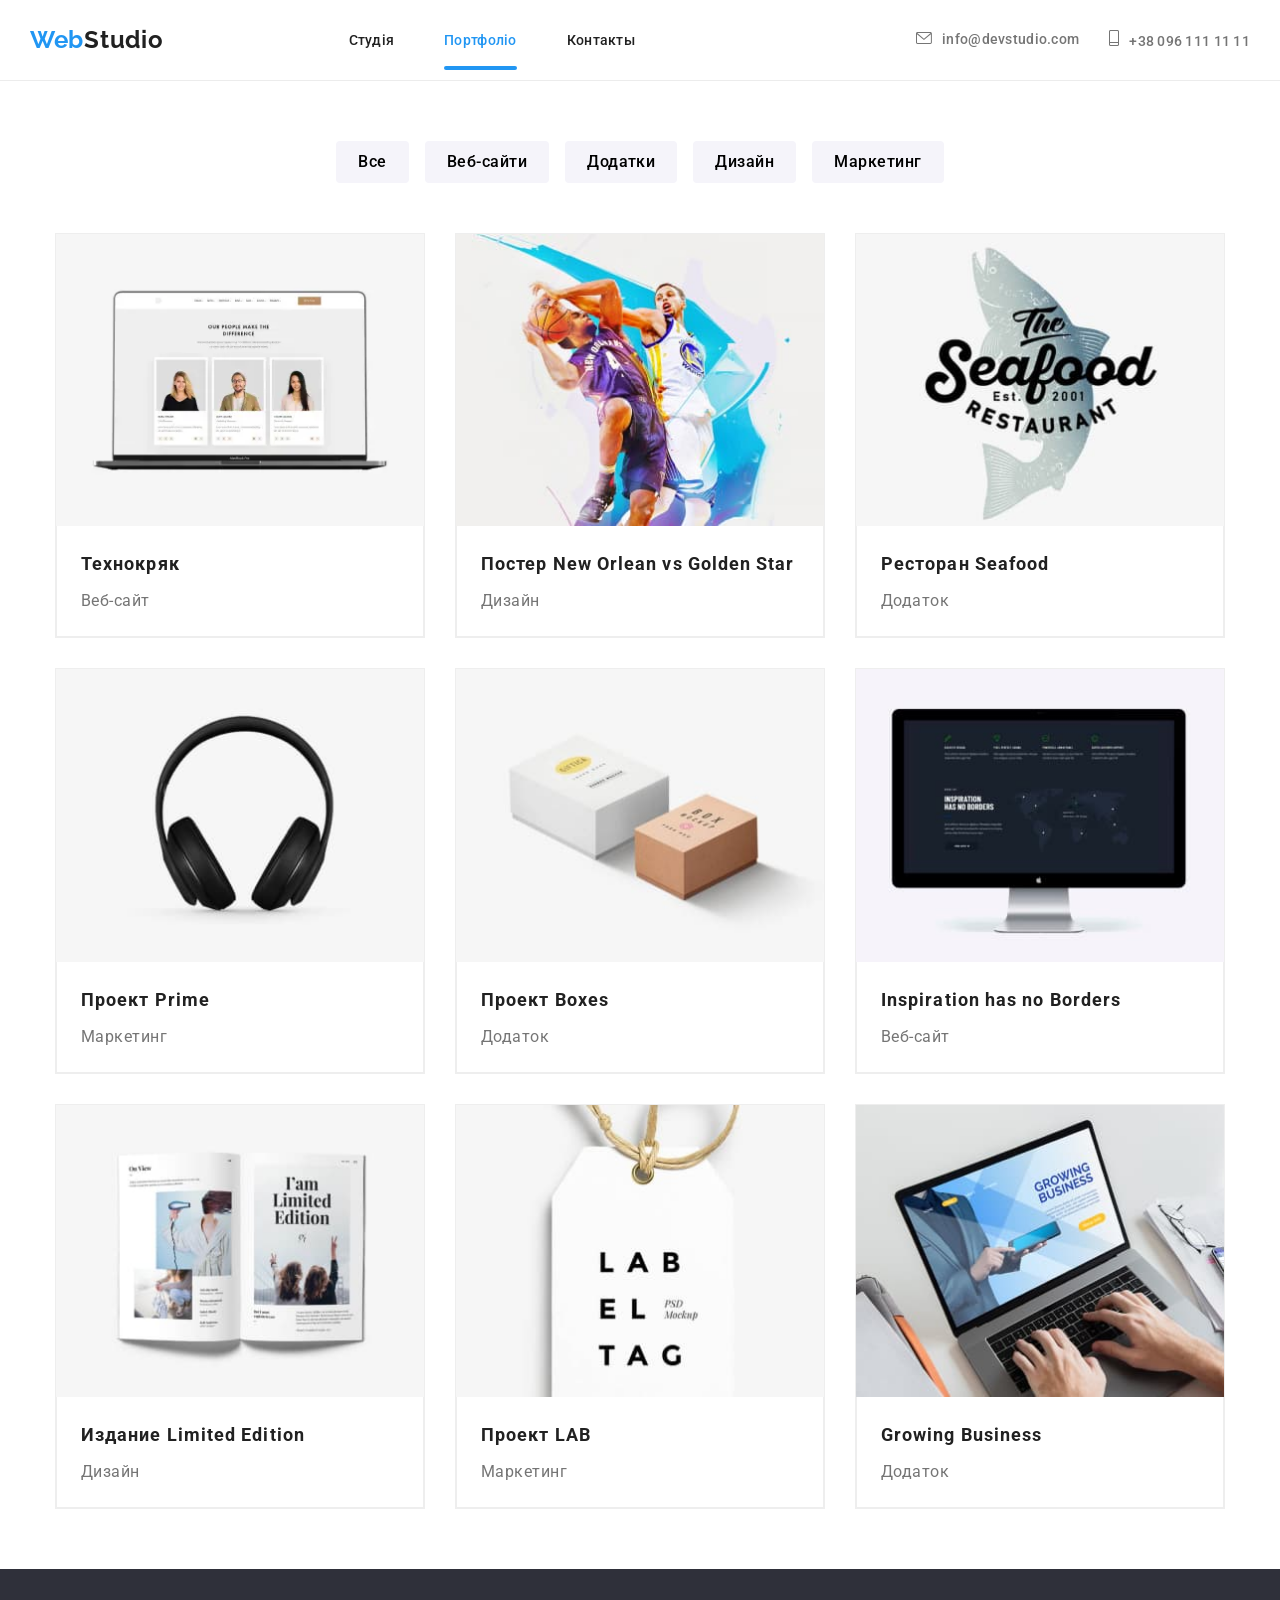
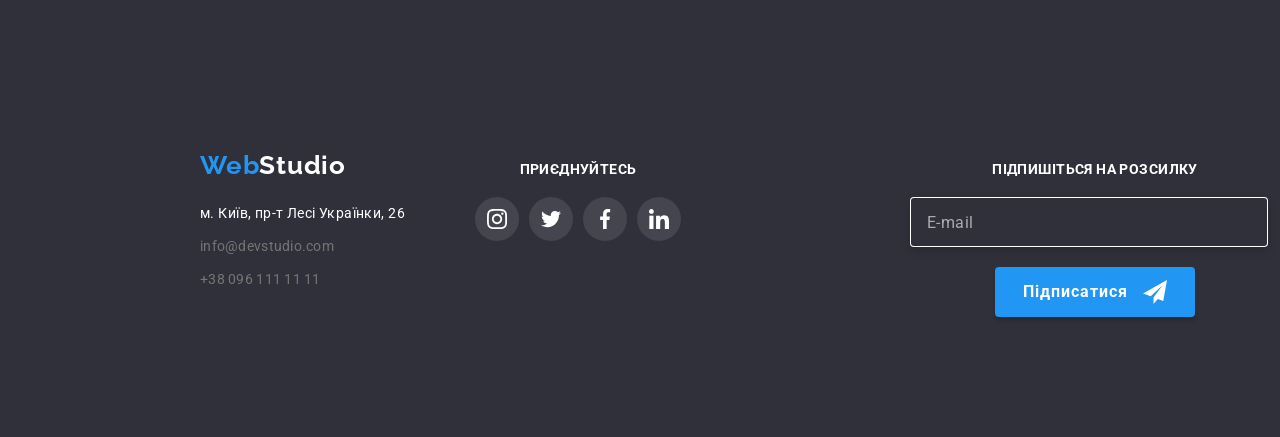
==== commit 7b29c397: "add favicon" ====
--- a/portfolio.html
+++ b/portfolio.html
@@ -6,6 +6,7 @@
     <meta http-equiv="X-UA-Compatible" content="IE=edge" />
     <meta name="viewport" content="width=device-width, initial-scale=1.0" />
     <title>Портфоліо</title>
+    <link rel="icon" href="images/favicon.svg" />
     <link rel="stylesheet" href="https://cdn.jsdelivr.net/npm/modern-normalize@1.1.0/modern-normalize.min.css">
     <link rel="preconnect" href="https://fonts.googleapis.com" />
     <link rel="preconnect" href="https://fonts.gstatic.com" crossorigin />
